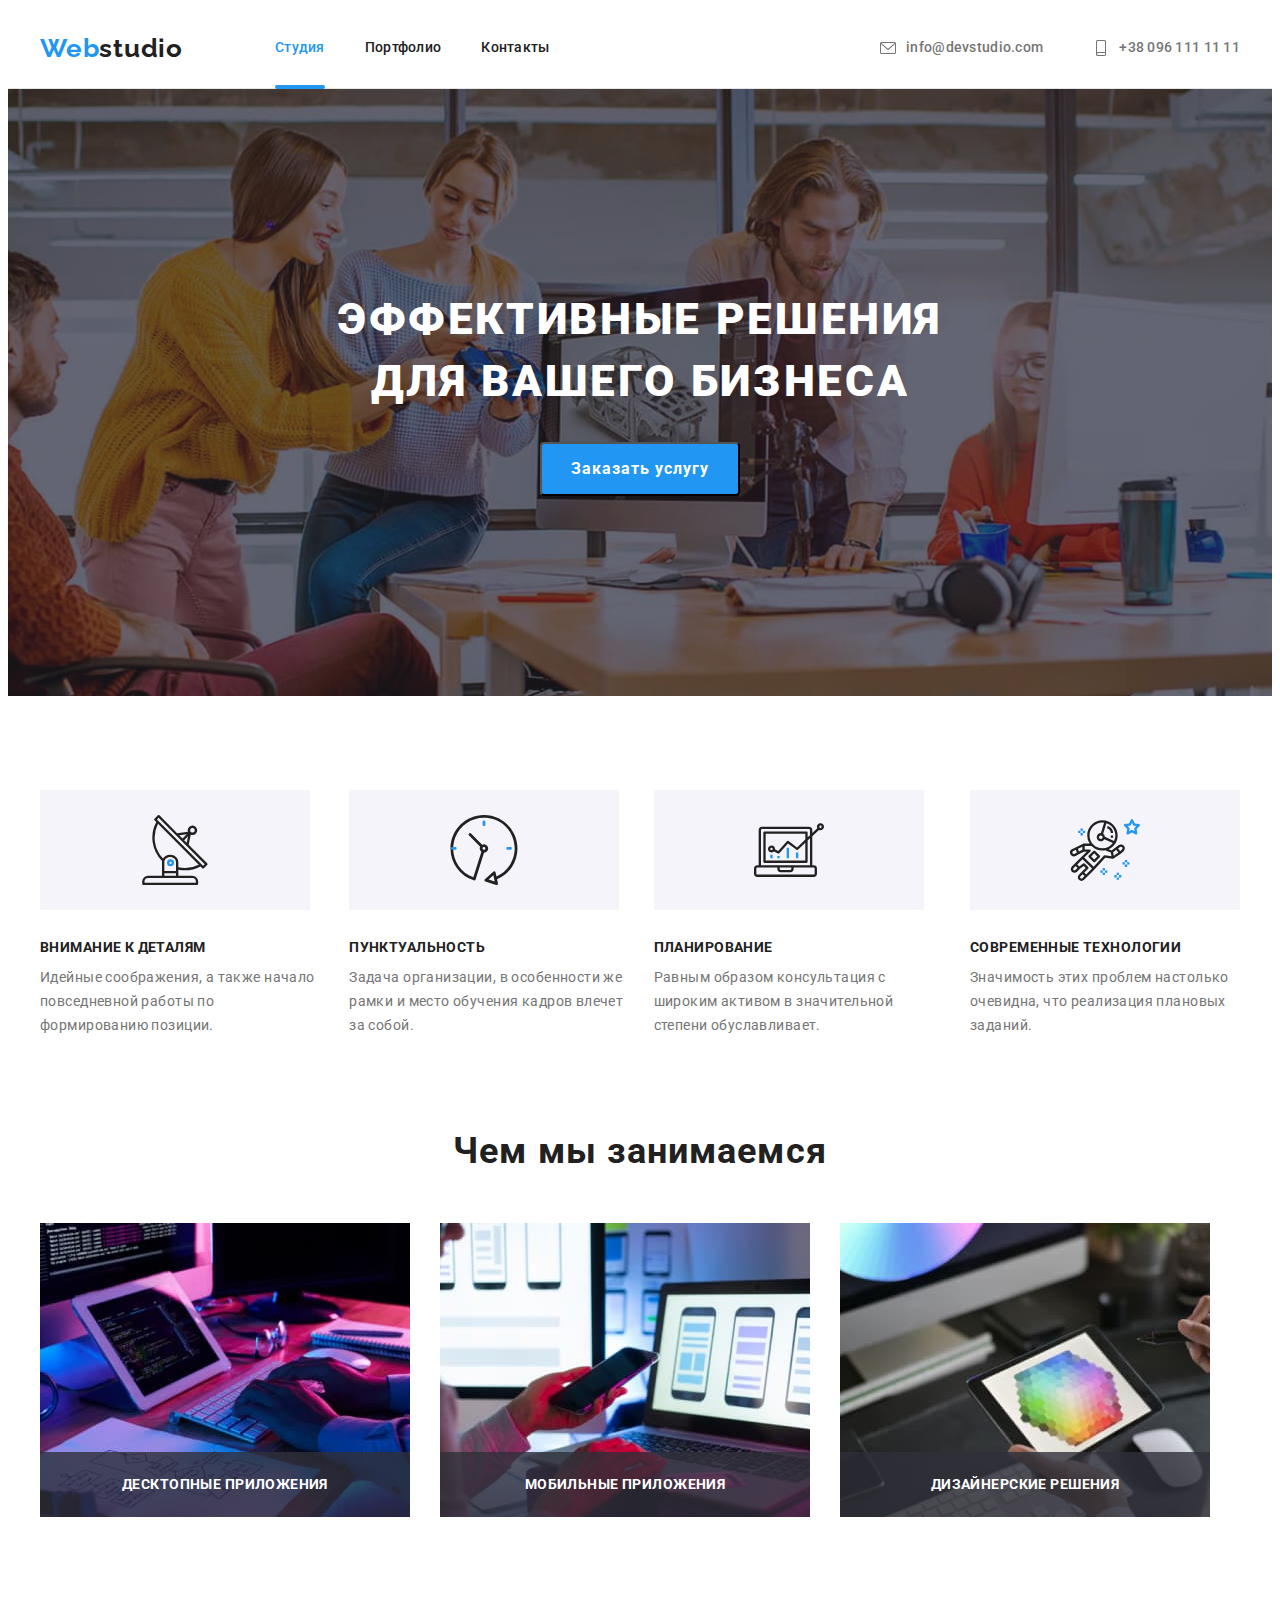
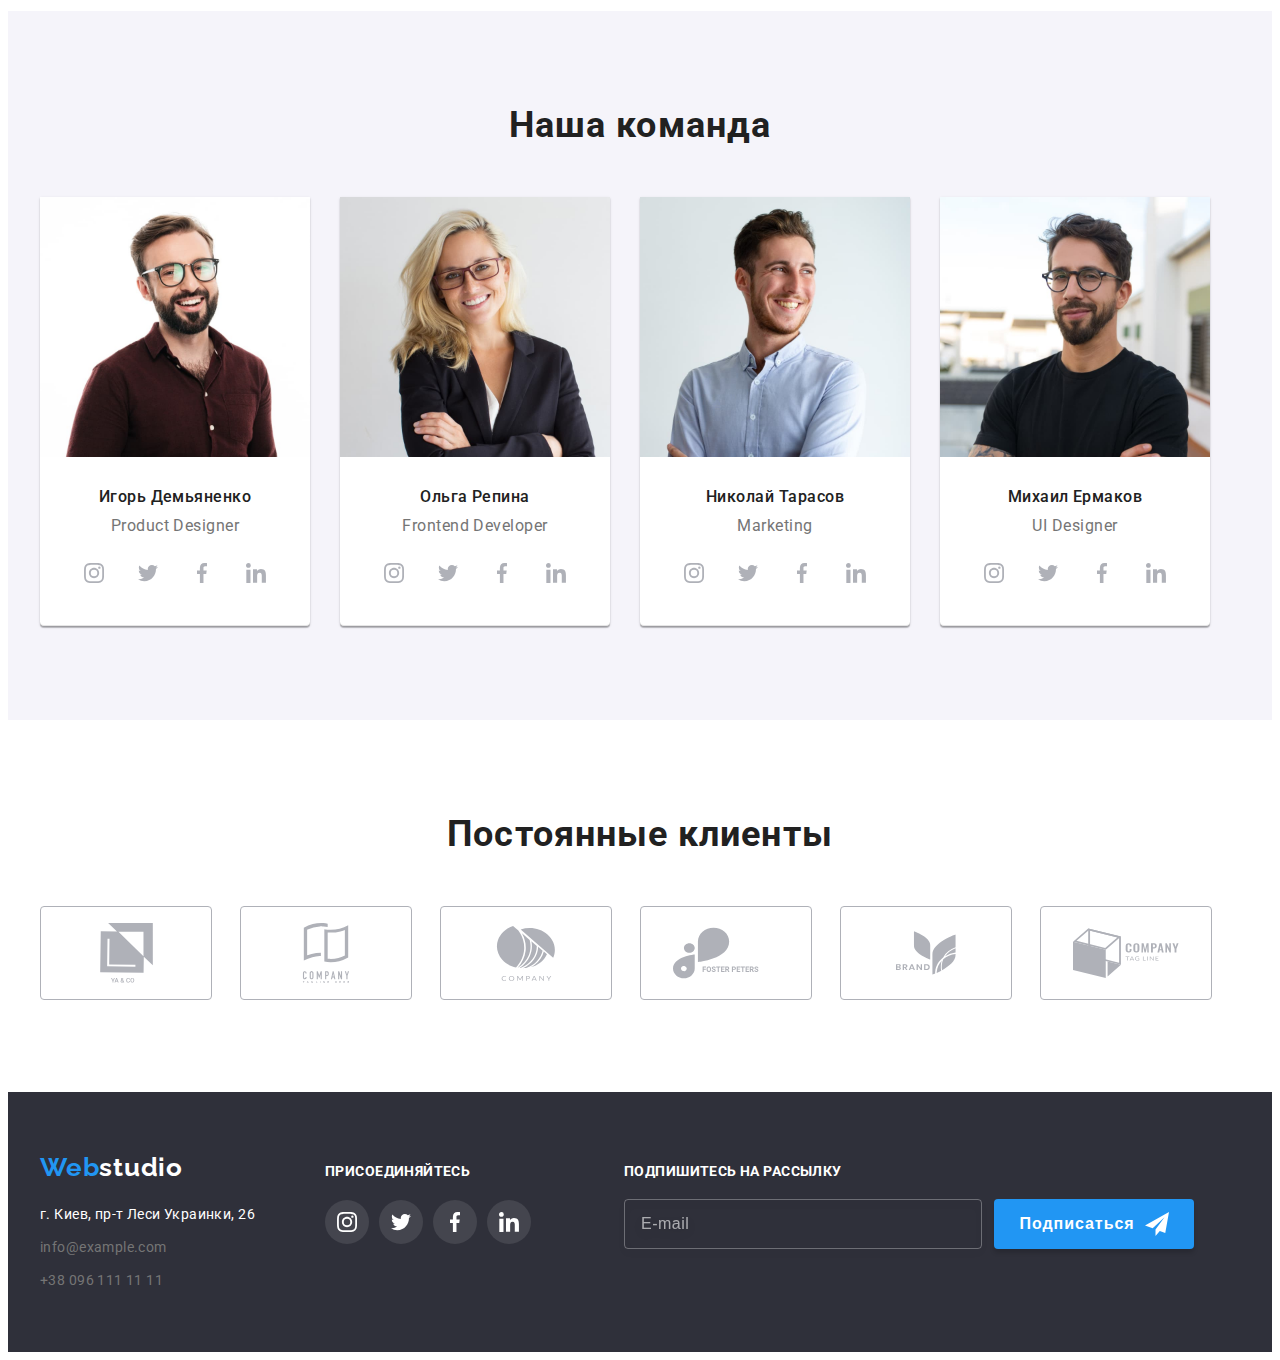
==== index.html @ 40b385e9 "start" ====
<!DOCTYPE html>
<html lang="en">
  <head>
    <meta charset="UTF-8" />
    <meta http-equiv="X-UA-Compatible" content="IE=edge" />
    <meta name="viewport" content="width=device-width, initial-scale=1.0" />
    <title>Document</title>
    <link rel="preconnect" href="https://fonts.googleapis.com" />
    <link rel="preconnect" href="https://fonts.gstatic.com" crossorigin />
    <link
      href="https://fonts.googleapis.com/css2?family=Raleway:wght@700&family=Roboto:wght@400;500;700;900&display=swap"
      rel="stylesheet"
    />
    <link
      rel="stylesheet"
      href="https://cdnjs.cloudflare.com/ajax/libs/modern-normalize/1.1.0/modern-normalize.min.css"
      integrity="sha512-wpPYUAdjBVSE4KJnH1VR1HeZfpl1ub8YT/NKx4PuQ5NmX2tKuGu6U/JRp5y+Y8XG2tV+wKQpNHVUX03MfMFn9Q=="
      crossorigin="anonymous"
      referrerpolicy="no-referrer"
    />
    <link rel="stylesheet" href="./css/styles.css" />
  </head>
  <body>
    <!-- Header of the page-->
    <header class="side">
    <div class="side-container container">
      <nav class="side-navigation">
        <a href="" class="side-logo link">Web<span class="side-logo-web">studio</span> </a>
        <ul class="side-list list">
          <li class="side-item">
            <a class="side-list-link link current" href="./index.html">Студия</a>
          </li>
          <li class="side-item">
            <a class="side-list-link link" href="./portfolio.html">Портфолио</a>
          </li>
          <li class="side-item">
            <a class="side-list-link link" href="">Контакты</a>
          </li>
        </ul>
      </nav>
      <ul class="contact list">
        <li class="contact-item">
          <a class="contact-link link" href="mailto:info@devstudio.com">
            <svg class="contact-link-logo" width='16px' height= "16px">
              <use href="./img/icons.svg#icon-envelope "></use>
            </svg> 
            info@devstudio.com</a>
        </li>
        <li class="contact-item">
          <a class="contact-link link" href="tel:+380961111111">
            <svg class="contact-link-logo" width='16px' height="16px">
              <use href="./img/icons.svg#icon-smartphone "></use>
            </svg>
            +38 096 111 11 11</a>
        </li>
      </ul>
    </div>
    </header>
    <main>
      <!-- Section with images or videos-->
      <section class="section-hero">
        <div class= "container">
          <h1 class="section-hero-head">Эффективные решения <br> для вашего бизнеса</h1>
          <button class="hero-button" type="button" data-modal-open><span class="hero-button-text" >Заказать услугу</span></button>
        </div>
       </section>
              <section class="section">
        <div class="container">
          <!--In future will be hiiden, dont forget-->
          <h2 class="visually-hidden">Особености</h2>
          <!--list of specifications-->
          <ul class="section-rule-list list">
            <li class="rule-item">
              <div class="rule-item-conteiner">
                <svg class="rule-icon" width='70px' height='70px'>
                  <use href="./img/icons.svg#icon-antena"></use>
                </svg>
              </div>
              
              <h3 class="section-rule-title">Внимание к деталям</h3>          
              <p class="section-rule-text">
                Идейные соображения, а также начало повседневной работы по формированию позиции.
              </p>
            </li>
            
            <li class="rule-item">
              <div class="rule-item-conteiner">
                <svg class="rule-icon" width='70px' height='70px'>
                  <use href="./img/icons.svg#icon-clock"></use>
                </svg>
              </div>
              <h3 class="section-rule-title">Пунктуальность</h3>
              <p class="section-rule-text">
                Задача организации, в особенности же рамки и место обучения кадров влечет за собой.
              </p>
            </li>
            <li class="rule-item">
              <div class="rule-item-conteiner">
                <svg class="rule-icon" width='70px' height='70px'>
                  <use href="./img/icons.svg#icon-diagram"></use>
                </svg>
              </div>
              <h3 class="section-rule-title">Планирование</h3>
              <p class="section-rule-text">
                Равным образом консультация с широким активом в значительной степени обуславливает.
              </p>
            </li>
            <li class="rule-item">
              <div class="rule-item-conteiner">
                <svg class="rule-icon" width='70px' height='70px'>
                  <use href="./img/icons.svg#icon-astronaut "></use>
                </svg>
              </div>
               <h3 class="section-rule-title">Современные технологии</h3>
              <p class="section-rule-text">
                Значимость этих проблем настолько очевидна, что реализация плановых заданий.
              </p>
            </li>
          </ul>
        </div>
        
      </section>
      <!-- What We do-->
      <section class="section section-work" id="studio">
        <div class="container">
          <h2 class="section-head-doing">Чем мы занимаемся</h2>
          <ul class="doing-list list">
            <li class="doing-item">
              <div class="work-item-container">
                <a href=""> <img src="./img/box1.jpg" alt="box 1" width="370" /></a>
                <p class="work-item-text">Десктопные приложения</p>
              </div>
              
            </li>
            <li class="doing-item">
              <div class="work-item-container">
              <a href=""><img src="./img/box2.jpg" alt="box 2" width="370" /></a>
              <p class="work-item-text">Мобильные приложения</p>
              </div>
            </li>
            
            <li class="doing-item">
              <div class="work-item-container">
              <a href=""><img src="./img/box3.jpg" alt="box 3" width="370" /></a>
              <p class="work-item-text">Дизайнерские решения</p>
              </div>
            </li>
          </ul>
        </div>
      </section>
      <!--Our team-->
      <section class="section section-team">
        <div class="container"> 
          <h2 class="section-head-team">Наша команда</h2>
          <ul class="section-list-team list">
            <li class="section-team-item">
              <img src="./img/img1.jpg" alt="Игорь Демьяненко" width="270" />
              <div class="container-team"> 
                <h3 class="section-team-name">Игорь Демьяненко</h3>
                <p class="section-team-profession">Product Designer</p>
                <ul class="team-list-links list">
                  <li class="team-list-item">
                    <a class="team-item-link" href="">
                      <svg class="team-list-icon">
                        <use  href="./img/icons.svg#icon-instagram" width="20px" height="20px"></use>
                      </svg>
                    </a>
                  </li>
                  <li class="team-list-item">
                    <a class="team-item-link" href="">
                      <svg class="team-list-icon">
                        <use href="./img/icons.svg#icon-twitter" width="20px" height="20px"></use>
                      </svg>
                    </a>
                  </li>
                  <li class="team-list-item">
                    <a class="team-item-link"  href="">
                      <svg class="team-list-icon">
                        <use href="./img/icons.svg#icon-facebook" width="20px" height="20px"></use>
                      </svg>
                    </a>
                  </li>
                  <li class="team-list-item">
                    <a class="team-item-link" href="">
                      <svg class="team-list-icon">
                        <use href="./img/icons.svg#icon-linkedin" width="20px" height="20px"></use>
                      </svg>
                    </a>
                  </li>
                </ul>
              </div>
            </li>
            
            <li class="section-team-item">
              <img src="./img/img2.jpg" alt="Ольга Репина" width="270" />
              <div class="container-team">
                <h3 class="section-team-name">Ольга Репина</h3>
                <p class="section-team-profession">Frontend Developer</p>
                <ul class="team-list-links list">
                  <li class="team-list-item">
                    <a class="team-item-link" href="">
                      <svg class="team-list-icon">
                        <use href="./img/icons.svg#icon-instagram" width="20px" height="20px"></use>
                      </svg>
                    </a>
                  </li>
                  <li class="team-list-item">
                    <a class="team-item-link" href="">
                      <svg class="team-list-icon">
                        <use href="./img/icons.svg#icon-twitter" width="20px" height="20px"></use>
                      </svg>
                    </a>
                  </li>
                  <li class="team-list-item">
                    <a class="team-item-link" href="">
                      <svg class="team-list-icon">
                        <use href="./img/icons.svg#icon-facebook" width="20px" height="20px"></use>
                      </svg>
                    </a>
                  </li>
                  <li class="team-list-item">
                    <a class="team-item-link" href="">
                      <svg class="team-list-icon">
                        <use href="./img/icons.svg#icon-linkedin" width="20px" height="20px"></use>
                      </svg>
                    </a>
                  </li>
                </ul>
              </div>
              
            </li>
            <li class="section-team-item">
              <img src="./img/img3.jpg" alt="Николай Тарасов" width="270" />
              <div class="container-team">
                <h3 class="section-team-name">Николай Тарасов</h3>
                <p class="section-team-profession">Marketing</p>
                <ul class="team-list-links list">
                  <li class="team-list-item">
                    <a class="team-item-link" href="">
                      <svg class="team-list-icon">
                        <use  href="./img/icons.svg#icon-instagram" width="20px" height="20px"></use>
                      </svg>
                    </a>
                  </li>
                  <li class="team-list-item">
                    <a class="team-item-link" href="">
                      <svg class="team-list-icon">
                        <use  href="./img/icons.svg#icon-twitter" width="20px" height="20px"></use>
                      </svg>
                    </a>
                  </li>
                  <li class="team-list-item">
                    <a class="team-item-link" href="">
                      <svg class="team-list-icon">
                        <use href="./img/icons.svg#icon-facebook" width="20px" height="20px"></use>
                      </svg>
                    </a>
                  </li>
                  <li class="team-list-item">
                    <a class="team-item-link" href="">
                      <svg class="team-list-icon">
                        <use href="./img/icons.svg#icon-linkedin" width="20px" height="20px"></use>
                      </svg>
                    </a>
                  </li>
                </ul>
              </div>
             
              
            </li>
            
            <li class="section-team-item">
              <img src="./img/img4.jpg" alt="Михаил Ермаков" width="270" />
              <div class="container-team">
                <h3 class="section-team-name">Михаил Ермаков</h3>
                <p class="section-team-profession">UI Designer</p>
                <ul class="team-list-links list">
                  <li class="team-list-item">
                    <a class="team-item-link" href="">
                      <svg class="team-list-icon">
                        <use  href="./img/icons.svg#icon-instagram" width="20px" height="20px"></use>
                      </svg>
                    </a>
                  </li>
                  <li class="team-list-item">
                    <a class="team-item-link" href="">
                      <svg class="team-list-icon">
                        <use href="./img/icons.svg#icon-twitter" width="20px" height="20px"></use>
                      </svg>
                    </a>
                  </li>
                  <li class="team-list-item">
                    <a class="team-item-link" href="">
                      <svg class="team-list-icon">
                        <use href="./img/icons.svg#icon-facebook" width="20px" height="20px"></use>
                      </svg>
                    </a>
                  </li>
                  <li class="team-list-item">
                    <a class="team-item-link" href="">
                      <svg class="team-list-icon">
                        <use href="./img/icons.svg#icon-linkedin" width="20px" height="20px"></use>
                      </svg>
                    </a>
                  </li>
                </ul>
              </div>
              
            </li>
          </ul>
        </div>
      </section>
<!-- Our client ----------------------------->
      <section class="section">
        <div class="container">
          <h2 class="section-head-team">Постоянные клиенты</h2>
          <ul class="client-list list">
            <li class="client-item">
              <a  class="client-link" href="">
                <svg  class="client-icon" width="106px" height="60px">
                  <use href="./img/icons.svg#icon-client1"></use>
                </svg>
              </a>
            </li>
            <li class="client-item">
              <a class="client-link" href="">
                <svg class="client-icon" width="106px" height="60px">
                  <use href="./img/icons.svg#icon-client2"></use>
                </svg>
              </a>
            </li>
            <li class="client-item">
              <a class="client-link" href="">
                <svg class="client-icon" width="106px" height="60px">
                  <use href="./img/icons.svg#icon-client3"></use>
                </svg>
              </a>
            </li>
            <li class="client-item">
              <a  class="client-link" href="">
                <svg class="client-icon" width="106px" height="60px">
                  <use href="./img/icons.svg#icon-client4"></use>
                </svg>
              </a>
            </li>
            <li class="client-item">
              <a class="client-link" href="">
                <svg class="client-icon" width="106px" height="60px">
                  <use href="./img/icons.svg#icon-client5"></use>
                </svg>
              </a>
            </li>
            <li class="client-item">
              <a class="client-link" href="">
                <svg class="client-icon" width="106px" height="60px">
                  <use href="./img/icons.svg#icon-client6"></use>
                </svg>
              </a>
            </li>
          </ul>
        </div>
      
      </section>
    </main>

    <!--Making footer-->
    <footer class="footer">
      <div class="container footer-container">
        <div>
          <a href="" class="side-logo link">Web<span class="footer-logo-web">studio</span> </a>
          <address class="footer-address">
            <ul class="footer-address-list list link">
              <!--google maps link-->
              <li class="address-item">
                <a class="address-item-street link" href="https://goo.gl/maps/h4qXjKyGgM7u1eXD7" target="_blank">г. Киев, пр-т
                  Леси Украинки, 26</a>
              </li>
              <li class="address-item">
                <a class="adress-item-contact link" href="mailto:info@example.com">info@example.com</a>
              </li>
              <li class="address-item">
                <a class="adress-item-contact link" href="tel:+380961111111">+38 096 111 11 11</a>
              </li>
            </ul>
          </address>
        </div>
         
        <div class="container-footer-link">
          <p class="container-footer-text">Присоединяйтесь</p>
          <ul class="footer-list-link list">
            <li class="footer-list-item">
              <a class="footer-item-link" href="">
                <svg class="footer-list-icon">
                  <use href="./img/icons.svg#icon-instagram" width="20px" height="20px"></use>
                </svg>
              </a>
            </li>
            <li class="footer-list-item">
              <a class="footer-item-link" href="">
                <svg class="footer-list-icon">
                  <use href="./img/icons.svg#icon-twitter" width="20px" height="20px"></use>
                </svg>
              </a>
            </li>
            <li class="footer-list-item">
              <a class="footer-item-link" href="">
                <svg class="footer-list-icon">
                  <use href="./img/icons.svg#icon-facebook" width="20px" height="20px"></use>
                </svg>
              </a>
            </li>
            <li class="footer-list-item">
              <a class="footer-item-link" href="">
                <svg class="footer-list-icon">
                  <use href="./img/icons.svg#icon-linkedin" width="20px" height="20px"></use>
                </svg>
              </a>
            </li>
          </ul>
        </div>
          <div class="footer-form">
            <h2 class="footer-form-title"> Подпишитесь на рассылку</h2>
            <form  action='#'class="footer-form-field">
              <label for="comment-email" class="modal-input-text"></label>
              <input name="user-text" id="comment-email" class="modal-input-email" placeholder="E-mail">
              <button type="submit" class="button-email">Подписаться 
                <svg class="footer-icon-send" width="24px" height="24px"><use href="./img/icons.svg#icon-send"></use></svg></button>
              </form>
          </div>
      </div>

      
      
    </footer>


    <!-------------------- Modal-window-------------------- -->
    <div class="backdrop is-hidden" data-modal>
      <div class="modal">
      <button type="button" class="close-button" data-modal-close>
        <svg class="button-icon" width="18px" height="18px"> 
          <use href="./img/icons.svg#icon-close"></use>
        </svg>
      </button>
      <p class="modal-title">Оставьте свои данные, мы вам перезвоним</p>
      <form action="#" class="modal-form">
        <div class="modal-form-field">
          <label for="user-name" class="modal-input-text">Имя</label>
           <div class="modal-input-wrap">
              <input type="text"
              name="user-name"
              id="user-name"
                class="modal-input">
                <svg class="modal-icon-input"  width="18px" height="18px">
                  <use href="./img/icons.svg#icon-person"></use>
                </svg>
            </div>
        </div>

        <div class="modal-form-field">
            <label for="user-tel" class="modal-input-text">Телефон</label>
            <div class="modal-input-wrap">
              <input type="tel" 
              name="user-tel" 
              id="user-tel"
              class="modal-input">
              <svg class="modal-icon-input" width="18px" height="18px">
                <use href="./img/icons.svg#icon-phone"></use>
              </svg>
            </div>
        </div>

        <div class="modal-form-field">
          <label for="user-email" class="modal-input-text">Почта</label>
          <div class="modal-input-wrap">
          <input type="email" 
          name="user-email" 
          id="user-email"
          class="modal-input">
          <svg class="modal-icon-input" width="18px" height="18px">
            <use href="./img/icons.svg#icon-mail"></use>
          </svg>
          </div>
        </div>

        <div class="modal-form-textarea">
          <label for="comment" class="modal-input-text">Комментарий</label>
          <textarea name="user-text" id="comment" class="modal-input-comment" placeholder="Введите текст" ></textarea>
        </div>

        <div class="modal-form-checkbox">
          <input type="checkbox" id="checkbox-text"name="policy" class="modal-contract-button visually-hidden">
          <label for="checkbox-text" id="checkbox-text" class="modal-label-contract"> <span><svg class="icon-check" width="16px" height="15px"><use href='./img/icons.svg#icon-checked'  ></use></svg></span>
                    Соглашаюсь с рассылкой и принимаю <a href="" class="modal-contract-text"> Условия договора </a>
          </label>
        </div>
     
        
        <button type="submit" class="modal-button"> Отправить</button>
      </form>
      
      </div>
    </div>
    <script src="./js/modal.js"></script>
  </body>
</html>
---- css/styles.css ----
/* --------------------------VAR------------------------------ */
:root {
  --main-title-color: #212121;

  --first-button-color: #ffffff;
  --second-text-color: #757575;
  --third-text-color: rgba(255, 255, 255, 0.6);
  --accent-color: #2196f3;
}
p,
h1,
h2,
h3,
h4,
h5,
h6 {
  margin: 0px;
}
ul {
  margin: 0px;
  padding: 0px;
}
img {
  min-width: 100%;
  height: auto;
  display: block;
}

/* --------------------------body------------------------------------------ */
body {
  font-family: Roboto, sans-serif;
  color: var(--second-text-color);
  background-color: var(--first-button-color);
}

/* ---------------------list---------------------------and--------link------ */
.list {
  list-style: none;
}
.link {
  text-decoration: none;
}
.visually-hidden {
  position: absolute;
  white-space: nowrap;
  width: 1px;
  height: 1px;
  overflow: hidden;
  border: 0;
  padding: 0;
  clip: rect(0 0 0 0);
  clip-path: inset(50%);
  margin: -1px;
}
/* ------------------container===================*/
.container {
  width: 1200px;
  padding: 0 15px;
  margin: 0 auto;
}
.section {
  padding: 94px 0;
}

/* -----------------------------------Header------------------------------------------- */
.side {
  border-bottom: 1px #e5e5e5 solid;
}
.side-container {
  display: flex;
  align-items: center;
}
.side-navigation {
  display: flex;
  align-items: center;
}
.side-logo {
  font-family: Raleway;
  font-weight: 700;
  font-size: 26px;
  line-height: 1.19;
  letter-spacing: 0.03em;
  color: var(--accent-color);
}
.side-logo-web {
  color: var(--main-title-color);
}
.side-list {
  display: flex;
  margin-left: 92px;
}
.side-item + .side-item {
  margin-left: 40px;
}

.side-list-link {
  display: block;
  padding-top: 32px;
  padding-bottom: 32px;

  font-weight: 500;
  font-size: 14px;
  line-height: 1.14;
  letter-spacing: 0.02em;
  color: var(--main-title-color);
  transition: color 250ms cubic-bezier(0.4, 0, 0.2, 1);

  position: relative;
}

.side-list-link:hover,
.side-list-link:focus {
  color: var(--accent-color);
}
.side-list-link.current {
  color: var(--accent-color);
}
.side-list-link.current::after {
  content: '';
  width: 100%;
  height: 4px;
  background-color: var(--accent-color);
  position: absolute;
  left: 0;
  bottom: -1px;
  border-radius: 2px;
}
.contact {
  display: flex;
  margin-left: auto;
}
.contact .contact-item + .contact-item {
  margin-left: 50px;
}

.contact-link {
  display: flex;
  align-items: center;
  font-weight: 500;
  font-size: 14px;
  line-height: 1.14;
  letter-spacing: 0.02em;
  color: var(--second-text-color);
  transition: color 250ms cubic-bezier(0.4, 0, 0.2, 1);
}
.contact-item {
  display: flex;
  align-items: center;
  align-content: center;
  justify-content: center;
}
.contact-link-logo {
  margin-right: 10px;
  fill: #757575;
  transition: fill 250ms cubic-bezier(0.4, 0, 0.2, 1);
}
.contact-link:hover,
.contact-link:focus {
  color: var(--accent-color);
}
.contact-link:hover .contact-link-logo,
.contact-link:focus .contact-link-logo {
  fill: var(--accent-color);
}
/* -----------------------------------Section Hero------------------------------------------------------------ */
.section-hero {
  padding: 200px 0;
  text-align: center;
  background-color: #c4c4c4;
  max-width: 1600px;
  margin-left: auto;
  margin-right: auto;

  background-image: linear-gradient(to right, rgba(47, 48, 58, 0.4), rgba(47, 48, 58, 0.4)),
    url(../img/hero.jpg);
  background-repeat: no-repeat;
  background-size: cover;
  background-position: center;
}

.section-hero-head {
  font-weight: 900;
  font-size: 44px;
  line-height: 1.4;
  letter-spacing: 0.06em;
  text-transform: uppercase;
  color: var(--first-button-color);
}
.hero-button {
  padding: 10px 0;
  margin-top: 30px;

  border-radius: 4px;

  width: 200px;
  font-family: inherit;
  font-weight: 700;
  font-size: 16px;
  line-height: 1.87;
  align-items: center;
  letter-spacing: 0.06em;
  color: var(--first-button-color);
  background: var(--accent-color);

  transition: color 250ms cubic-bezier(0.4, 0, 0.2, 1),
    background-color 250ms cubic-bezier(0.4, 0, 0.2, 1),
    box-shadow 250ms cubic-bezier(0.4, 0, 0.2, 1);
}

.hero-button:focus,
.hero-button:hover {
  cursor: pointer;

  color: var(--first-button-color);
  background-color: var(--accent-color);
  box-shadow: 0px 4px 4px rgba(0, 0, 0, 0.15);
}

/* ------------------------Rules_____________---------- */

.section-rule-list {
  display: flex;
}
.rule-item {
}
.rule-item-conteiner {
  display: flex;
  align-items: center;
  justify-content: center;
  background-color: #f5f4fa;
  width: 270px;
  height: 120px;
}
.rule-icon {
}

.rule-item + .rule-item {
  margin-left: 30px;
}
.section-rule-title {
  margin-top: 30px;
  margin-bottom: 10px;

  font-weight: 700;
  font-size: 14px;
  line-height: 1.14;
  letter-spacing: 0.03em;
  text-transform: uppercase;
  color: var(--main-title-color);
}
.section-rule-text {
  font-size: 14px;
  line-height: 1.7;
  letter-spacing: 0.03em;
  color: var(--second-text-color);
}

/* ---------------------Section what we do---------------------------------- */
.section-work {
  padding-top: 0px;
}
.section-head-doing {
  margin-bottom: 50px;

  font-weight: 700;
  font-size: 36px;
  line-height: 1.16;
  text-align: center;
  letter-spacing: 0.03em;
  color: var(--main-title-color);
}
.doing-list {
  display: flex;
}
.doing-item + .doing-item {
  margin-left: 30px;
}
.work-item-container {
  position: relative;
}
.work-item-text {
  display: flex;
  align-items: center;
  justify-content: center;
  font-weight: 700;
  font-size: 14px;
  line-height: 1.14;
  text-align: center;
  letter-spacing: 0.03em;
  text-transform: uppercase;

  width: 100%;
  height: 22%;

  color: var(--first-button-color);
  background: rgba(47, 48, 58, 0.8);
  position: absolute;
  bottom: 0;
}
/* ----------------------Our team----------------------------------------------- */
.section-team {
  background-color: #f5f4fa;
}
.section-head-team {
  margin-bottom: 50px;

  font-weight: 700;
  font-size: 36px;
  line-height: 1.16;
  text-align: center;
  letter-spacing: 0.03em;
  color: var(--main-title-color);
}
.section-list-team {
  display: flex;
}
.section-team-item {
  background-color: #fff;
  border-bottom: 1px #e5e5e5 solid;
  box-shadow: 0px 1px 3px rgba(0, 0, 0, 0.12), 0px 1px 1px rgba(0, 0, 0, 0.14),
    0px 2px 1px rgba(0, 0, 0, 0.2);
  border-radius: 0px 0px 4px 4px;
}
.section-team-item + .section-team-item {
  margin-left: 30px;
}
.section-team-name {
  margin-bottom: 10px;

  font-weight: 500;
  font-size: 16px;
  line-height: 1.19;
  text-align: center;
  letter-spacing: 0.03em;
  color: var(--main-title-color);
}
.section-team-profession {
  margin-bottom: 16px;

  font-size: 16px;
  line-height: 1.19;
  text-align: center;
  letter-spacing: 0.03em;

  color: var(--second-text-color);
}
.container-team {
  padding-top: 30px;
  padding-bottom: 30px;
}
.team-list-links {
  display: flex;
  align-items: center;
  justify-content: center;
}
.team-list-item {
  width: 44px;
  height: 44px;
}
.team-list-item + .team-list-item {
  margin-left: 10px;
}
.team-item-link {
  width: 100%;
  height: 100%;
  border-radius: 50%;
  display: flex;
  align-items: center;
  justify-content: center;
  transition: background-color 250ms cubic-bezier(0.4, 0, 0.2, 1);
}
.team-item-link:hover,
.team-item-link:focus {
  background-color: #2196f3;
}
.team-item-link:hover .team-list-icon,
.team-item-link:focus .team-list-icon {
  fill: var(--first-button-color);
}

.team-list-icon {
  fill: #afb1b8;
  height: 20px;
  width: 20px;
  transition: fill 250ms cubic-bezier(0.4, 0, 0.2, 1);
}
/* -----------------------------Clients-------------------------------------- */
.client-list {
  display: flex;
}
.client-item {
  width: 170px;
  height: 92px;
}
.client-link {
  width: 100%;
  height: 100%;
  display: flex;
  align-items: center;
  justify-content: center;
  border: 1px solid #afb1b8;
  border-radius: 4px;
  transition: fill 250ms linear, border-color 250ms cubic-bezier(0.4, 0, 0.2, 1);
}
.client-icon {
  fill: #afb1b8;
  transition: fill 250ms cubic-bezier(0.4, 0, 0.2, 1);
}
.client-link:hover,
.client-link:focus {
  fill: var(--accent-color);
  border-color: var(--accent-color);
}
.client-link:hover .client-icon,
.client-link:focus .client-icon {
  fill: var(--accent-color);
}
.client-item + .client-item {
  margin-left: 30px;
}

/* ------------------------Footer---------------------------------------------- */
.footer {
  padding: 60px 0;
  background: #2f303a;
}
.footer-container {
  display: flex;
  align-items: baseline;
}

.footer-address {
  margin-top: 20px;
}
.address-item + .address-item {
  margin-top: 9px;
}
.address-item-street {
  font-style: normal;
  font-size: 14px;
  line-height: 1.71;
  letter-spacing: 0.03em;
  color: var(--first-button-color);
  transition: color 250ms cubic-bezier(0.4, 0, 0.2, 1);
}
.address-item-street:hover,
.address-item-street:focus {
  color: var(--accent-color);
}
.adress-item-contact {
  font-style: normal;
  font-size: 14px;
  line-height: 1.71;
  letter-spacing: 0.03em;
  color: var(--second-text-color);
  transition: color 250ms cubic-bezier(0.4, 0, 0.2, 1);
}
.adress-item-contact:hover,
.adress-item-contact:focus {
  color: var(--accent-color);
}
.footer-logo-web {
  font-family: Raleway;
  font-weight: 700;
  font-size: 26px;
  line-height: 1.19;
  letter-spacing: 0.03em;
  color: var(--first-button-color);
}
.container-footer-link {
  margin-left: 70px;
}
.footer-list-link {
  display: flex;
  align-items: center;
  justify-content: center;
}
.container-footer-text {
  margin-bottom: 20px;

  font-weight: 700;
  font-size: 14px;
  line-height: 1.14;
  letter-spacing: 0.03em;
  text-transform: uppercase;

  color: var(--first-button-color);
}
/* --------------------------footer--icons--------------------------------------------------- */
.footer-list-item {
  width: 44px;
  height: 44px;
}
.footer-list-item + .footer-list-item {
  margin-left: 10px;
}
.footer-item-link {
  width: 100%;
  height: 100%;
  border-radius: 50%;
  display: flex;
  align-items: center;
  justify-content: center;
  background-color: #44454e;
  transition: background-color 250ms cubic-bezier(0.4, 0, 0.2, 1);
}
.footer-item-link:hover,
.footer-item-link:focus {
  background-color: #2196f3;
}
.footer-item-link:hover .footer-list-icon,
.footer-item-link:focus .footer-list-icon {
  fill: var(--first-button-color);
}

.footer-list-icon {
  fill: #fff;
  height: 20px;
  width: 20px;
  transition: fill 250ms cubic-bezier(0.4, 0, 0.2, 1);
}
.footer-form {
  margin-left: 93px;
}

.footer-form-title {
  font-weight: 700;
  font-size: 14px;
  line-height: 1.16;
  letter-spacing: 0.03em;
  text-transform: uppercase;

  color: var(--first-button-color);

  margin-bottom: 20px;
}
.footer-form-field {
  display: flex;
}
.modal-input-email {
  padding-left: 16px;
  padding-top: 15px;
  padding-bottom: 15px;
  width: 358px;
  height: 50px;
  background-color: transparent;
  resize: none;
  outline: none;
  font-weight: normal;
  font-size: 16px;
  line-height: 1.25;

  letter-spacing: 0.03em;

  color: rgba(255, 255, 255, 0.6);

  border: 1px solid rgba(255, 255, 255, 0.3);
  box-sizing: border-box;
  filter: drop-shadow(0px 4px 4px rgba(0, 0, 0, 0.15));
  border-radius: 4px;
}
.modal-input-email::placeholder {
  font-weight: normal;
  font-size: 16px;
  line-height: 1.25;

  letter-spacing: 0.03em;

  color: rgba(255, 255, 255, 0.6);
}
.button-email {
  width: 200px;
  height: 50px;
  margin-left: 12px;

  font-weight: 700;
  font-size: 16px;
  line-height: 1.87;

  display: flex;
  align-items: center;
  text-align: center;
  justify-content: center;
  letter-spacing: 0.06em;

  color: #ffffff;
  background-color: var(--accent-color);

  box-shadow: 0px 4px 4px rgba(0, 0, 0, 0.15);
  border-radius: 4px;
  border-color: transparent;
}
.button-email:focus,
.button-email:hover {
  cursor: pointer;
}
.footer-icon-send {
  fill: var(--first-button-color);
  margin-left: 10px;
}

/* ------------------------------------portfolio main section------------------------------ */
/* --------------------------------------------section-buttons------------------------------- */

.filter {
  margin-bottom: 50px;
  display: flex;
  justify-content: center;
}

.filter-item + .filter-item {
  margin-left: 6px;
}
.filter-button {
  padding: 6px 22px;
  font-family: inherit;
  font-style: normal;
  font-weight: 500;
  font-size: 16px;
  line-height: 1.62;
  text-align: center;
  letter-spacing: 0.03em;
  color: var(--main-title-color);
  border-radius: 4px;
  border-style: hidden;
  transition: color 250ms cubic-bezier(0.4, 0, 0.2, 1),
    background-color 250ms cubic-bezier(0.4, 0, 0.2, 1),
    box-shadow 250ms cubic-bezier(0.4, 0, 0.2, 1);
}
.filter-button:hover,
.filter-button:focus {
  cursor: pointer;

  color: var(--first-button-color);
  background-color: var(--accent-color);
  box-shadow: 0px 3px 1px rgba(0, 0, 0, 0.1), 0px 1px 2px rgba(0, 0, 0, 0.08),
    0px 2px 2px rgba(0, 0, 0, 0.12);
}

/* ------------------------------projects--------------------------- */
.projects-list {
  display: flex;
  flex-wrap: wrap;
}
.projects-item {
  width: 370px;
  margin-right: 30px;
  margin-bottom: 30px;
}

.projects-item-container {
  position: relative;
  overflow: hidden;
}
.projects-item:nth-child(3n) {
  margin-right: 0px;
}
.projects-item:nth-last-child(-n + 3) {
  margin-bottom: 0px;
}

.projects-item-name {
  font-weight: 700;
  font-size: 18px;
  line-height: 2;
  letter-spacing: 0.06em;
  color: var(--main-title-color);
}
.projects-item-text {
  font-size: 16px;
  line-height: 1.87;
  letter-spacing: 0.03em;
  color: var(--second-text-color);
}
.container-project {
  padding: 20px 24px 24px 20px;
  border: 1px solid #eeeeee;
  border-top: hidden;
}
.projects-image-container {
  display: block;
  transition: box-shadow 250ms cubic-bezier(0.4, 0, 0.2, 1);
}
.projects-image-container:hover,
.projects-image-container:focus {
  box-shadow: 0px 1px 1px rgba(0, 0, 0, 0.12), 0px 4px 4px rgba(0, 0, 0, 0.06),
    1px 4px 6px rgba(0, 0, 0, 0.16);
}
.projects-item-top-text {
  font-weight: 500;
  font-size: 18px;
  line-height: 1.56;
  letter-spacing: 0.03em;
  color: var(--first-button-color);
  background-color: rgba(33, 150, 243, 0.9);
  width: 100%;
  height: 100%;
  padding: 63px 24px;
  position: absolute;
  top: 0;
  left: 0;
  transform: translateY(101%);
  transition: transform 250ms cubic-bezier(0.4, 0, 0.2, 1);
  overflow: auto;
}

.projects-image-container:hover .projects-item-top-text,
.projects-image-container:focus .projects-item-top-text {
  transform: translateY(0%);
}
/* ----------backdrop----------modal-window---- */
.backdrop {
  width: 100vw;
  height: 100vh;
  background-color: rgba(0, 0, 0, 0.2);
  position: fixed;
  top: 0;
  left: 0;
  transition: opacity 400ms, visibility 400ms;
}
.backdrop.is-hidden .modal {
  transform: scale(1.5) rotate(180deg);
}
.modal {
  width: 528px;
  min-height: 581px;
  background-color: var(--first-button-color);
  border-radius: 4px;
  position: absolute;
  top: 50%;
  left: 50%;
  transform: scale(1) translate(-50%, -50%) rotate(0deg);
  transition: transform 400ms;
  padding: 40px 40px;
}
.close-button {
  position: absolute;
  top: 10px;
  right: 10px;
  width: 30px;
  height: 30px;
  background: transparent;
  border: 1px solid rgba(0, 0, 0, 0.1);
  border-radius: 50%;
  display: flex;
  align-items: center;
  justify-content: center;
  cursor: pointer;
}
.button-icon {
  transition: fill 250ms cubic-bezier(0.4, 0, 0.2, 1);
}
.close-button:focus,
.close-button:hover .button-icon {
  fill: var(--accent-color);
}

.is-hidden {
  visibility: hidden;
  opacity: 0;
  pointer-events: none;
}
/* -----------------modal-form--------------- */
.modal-title {
  margin-bottom: 12px;
  font-weight: 700;
  font-size: 20px;
  line-height: 1.15;
  text-align: center;
  letter-spacing: 0.03em;

  color: #212121;
}
.modal-form-field {
  margin-bottom: 10px;
}
.modal-form-checkbox {
  margin-bottom: 30px;
}
.modal-form-textarea {
  margin-bottom: 20px;
}
.modal-input-wrap {
  position: relative;
}
.modal-input {
  width: 100%;
  height: 40px;
  padding-left: 45px;

  border: 1px solid rgba(33, 33, 33, 0.2);
  box-sizing: border-box;
  border-radius: 4px;
  background-color: transparent;

  font-weight: normal;
  font-size: 12px;
  line-height: 1.2px;
  letter-spacing: 0.01em;
  outline: none;

  color: #757575;
  transition: border-color 250ms cubic-bezier(0.4, 0, 0.2, 1);
}
.modal-input:focus {
  border-color: #2196f3;
}
.modal-icon-input {
  fill: #212121;
  position: absolute;
  top: 50%;
  left: 15px;
  transform: translateY(-50%);
  transition: fill 250ms cubic-bezier(0.4, 0, 0.2, 1);
}
.modal-input:focus + .modal-icon-input {
  fill: #2196f3;
}
.modal-input-email::placeholder {
}

.modal-button {
  display: block;
  margin-left: auto;
  margin-right: auto;
  justify-content: center;
  width: 200px;
  height: 50px;

  font-weight: 700;
  font-size: 16px;
  line-height: 1.87;

  letter-spacing: 0.06em;

  color: #ffffff;
  background-color: var(--accent-color);
  background: #2196f3;
  box-shadow: 0px 4px 4px rgba(0, 0, 0, 0.15);
  border-radius: 4px;
  border: transparent;
}
.modal-button:focus,
.modal-button:hover {
  cursor: pointer;
}
.modal-input-text {
  margin-bottom: 4px;
  display: block;

  font-weight: normal;
  font-size: 12px;
  line-height: 1.16;
  letter-spacing: 0.01em;

  color: #757575;
}
.modal-input-comment {
  display: block;

  padding: 12px 16px;
  width: 100%;
  height: 120px;
  border: 1px solid rgba(33, 33, 33, 0.2);
  box-sizing: border-box;
  border-radius: 4px;
  resize: none;
}
.modal-input-comment::placeholder {
  font-weight: normal;
  font-size: 12px;
  line-height: 1.16;
  letter-spacing: 0.01em;

  color: rgba(117, 117, 117, 0.5);
}
.modal-input-comment:focus {
  outline: none;
  border-color: var(--accent-color);
}

.modal-contract {
  margin-top: 20px;
  margin-bottom: 30px;
  text-align: center;
}

.modal-label-contract {
  display: flex;
  justify-content: center;

  align-items: center;
  font-weight: normal;
  font-size: 14px;
  line-height: 1.71;

  letter-spacing: 0.03em;

  color: #757575;
  cursor: pointer;
}
.modal-label-contract span {
  margin-right: 5px;
  width: 16px;
  height: 15px;
  border: 2px solid #000;
  border-radius: 2px;
  display: flex;
  align-items: center;
  justify-content: center;
  transition: background-color 250ms cubic-bezier(0.4, 0, 0.2, 1);
}
.icon-check {
  fill: var(--first-button-color);
}
.modal-contract-button:checked + .modal-label-contract span {
  background-color: var(--accent-color);
  border: none;
}
.modal-contract-text {
  color: var(--accent-color);
  margin-left: 5px;
}
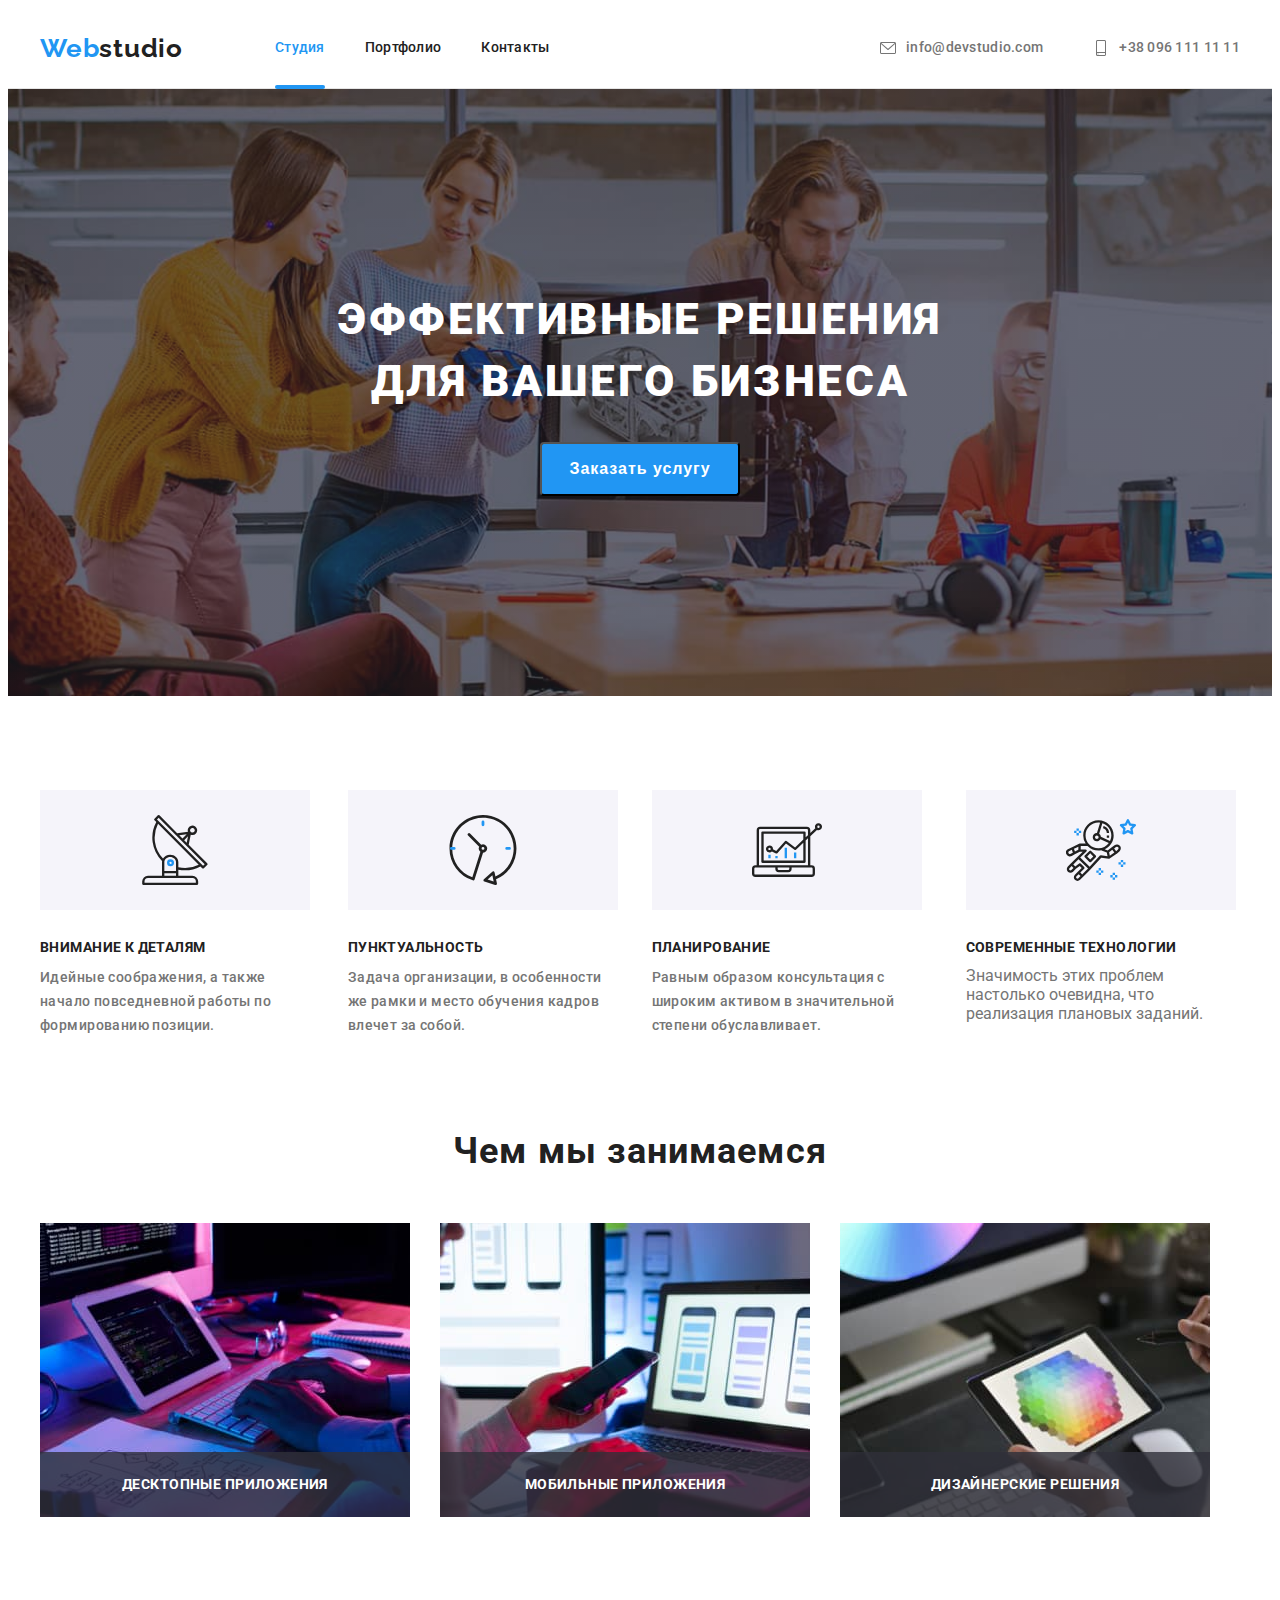
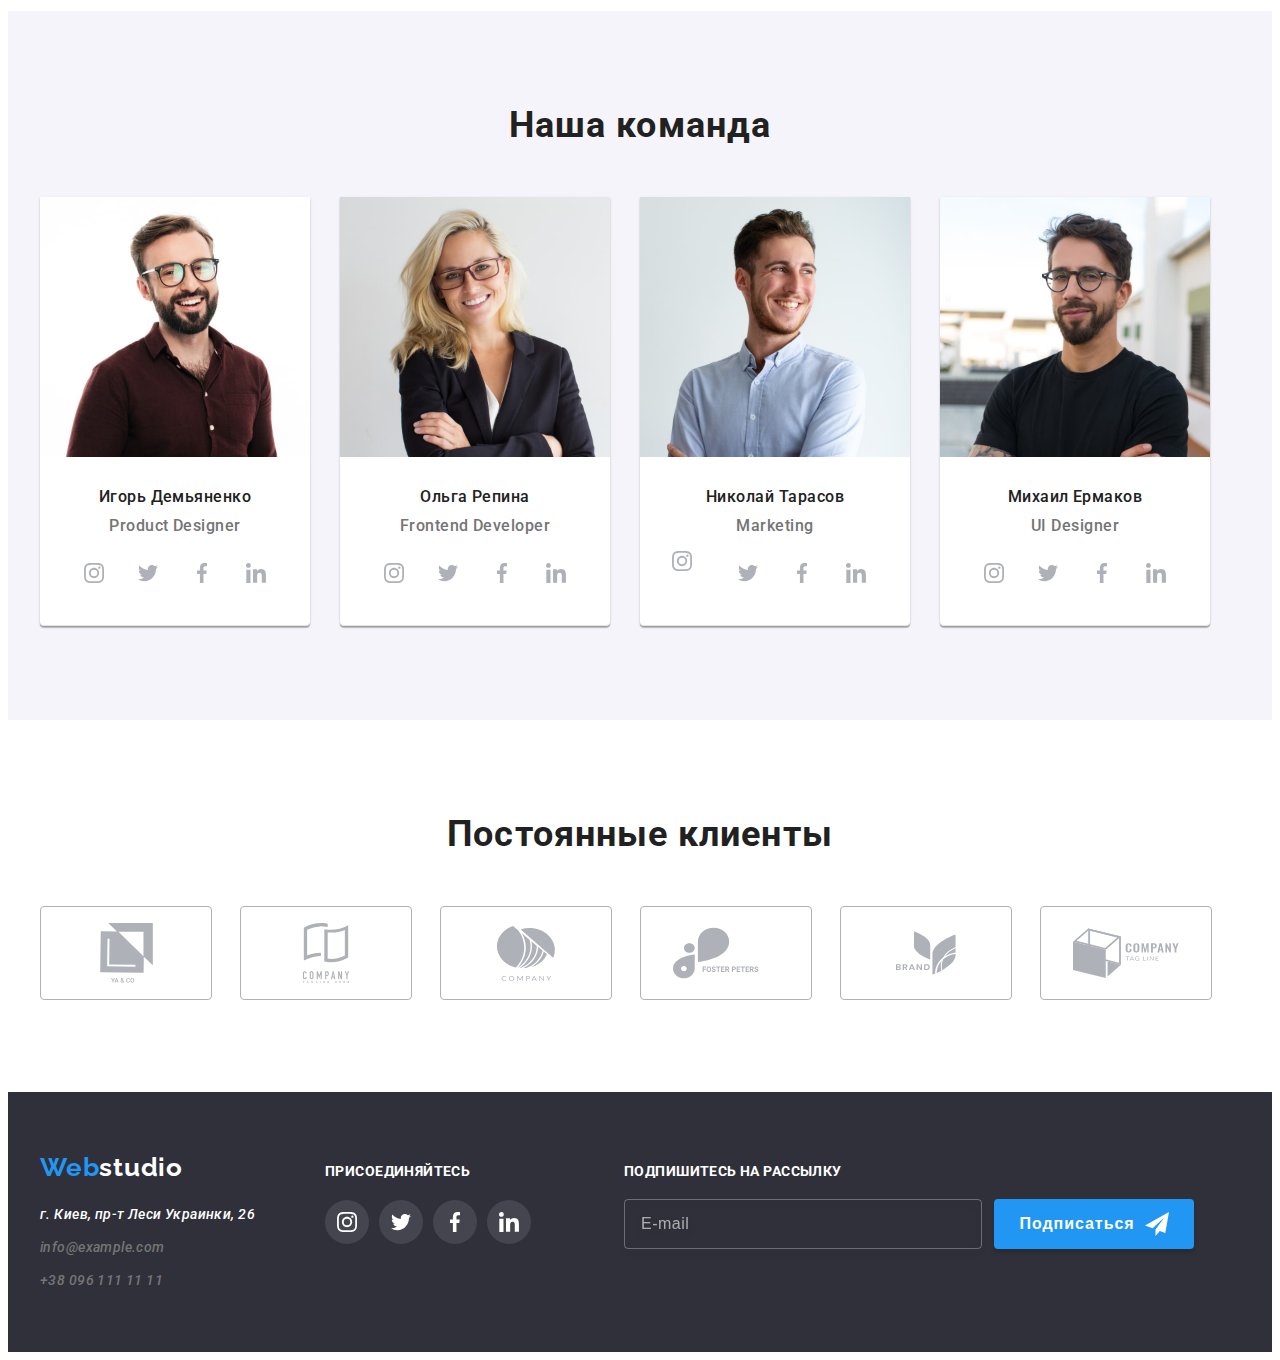
==== commit 17839803: "homework-7" ====
--- a/index.html
+++ b/index.html
@@ -18,37 +18,38 @@
       crossorigin="anonymous"
       referrerpolicy="no-referrer"
     />
-    <link rel="stylesheet" href="./css/styles.css" />
+  
+    <link rel="stylesheet" href="./css/main.min.css">
   </head>
   <body>
     <!-- Header of the page-->
     <header class="side">
-    <div class="side-container container">
-      <nav class="side-navigation">
-        <a href="" class="side-logo link">Web<span class="side-logo-web">studio</span> </a>
-        <ul class="side-list list">
-          <li class="side-item">
-            <a class="side-list-link link current" href="./index.html">Студия</a>
+    <div class="side__container container">
+      <nav class="navigation">
+        <a href="" class="navigation__logo link">Web<span class="navigation__logo-web">studio</span> </a>
+        <ul class="navigation__list list">
+          <li class="navigation__item">
+            <a class="navigation__link link current" href="./index.html">Студия</a>
           </li>
-          <li class="side-item">
-            <a class="side-list-link link" href="./portfolio.html">Портфолио</a>
+          <li class="navigation__item">
+            <a class="navigation__link link" href="./portfolio.html">Портфолио</a>
           </li>
-          <li class="side-item">
-            <a class="side-list-link link" href="">Контакты</a>
+          <li class="navigation__item">
+            <a class="navigation__link link" href="">Контакты</a>
           </li>
         </ul>
       </nav>
       <ul class="contact list">
-        <li class="contact-item">
-          <a class="contact-link link" href="mailto:info@devstudio.com">
-            <svg class="contact-link-logo" width='16px' height= "16px">
+        <li class="contact__item">
+          <a class="contact__link link" href="mailto:info@devstudio.com">
+            <svg class="contact__link-logo" width='16px' height= "16px">
               <use href="./img/icons.svg#icon-envelope "></use>
             </svg> 
             info@devstudio.com</a>
         </li>
-        <li class="contact-item">
-          <a class="contact-link link" href="tel:+380961111111">
-            <svg class="contact-link-logo" width='16px' height="16px">
+        <li class="contact__item">
+          <a class="contact__link link" href="tel:+380961111111">
+            <svg class="contact__link-logo" width='16px' height="16px">
               <use href="./img/icons.svg#icon-smartphone "></use>
             </svg>
             +38 096 111 11 11</a>
@@ -57,11 +58,11 @@
     </div>
     </header>
     <main>
-      <!-- Section with images or videos-->
+      <!-- Section hero-->
       <section class="section-hero">
         <div class= "container">
-          <h1 class="section-hero-head">Эффективные решения <br> для вашего бизнеса</h1>
-          <button class="hero-button" type="button" data-modal-open><span class="hero-button-text" >Заказать услугу</span></button>
+          <h1 class="section-hero__title">Эффективные решения <br> для вашего бизнеса</h1>
+          <button class="hero-button" type="button" data-modal-open><span class="hero-button__text" >Заказать услугу</span></button>
         </div>
        </section>
               <section class="section">
@@ -69,50 +70,50 @@
           <!--In future will be hiiden, dont forget-->
           <h2 class="visually-hidden">Особености</h2>
           <!--list of specifications-->
-          <ul class="section-rule-list list">
-            <li class="rule-item">
-              <div class="rule-item-conteiner">
-                <svg class="rule-icon" width='70px' height='70px'>
+          <ul class="features-list list">
+            <li class="features-list__item">
+              <div class="features-list__conteiner">
+                <svg class="features-list__icon" width='70px' height='70px'>
                   <use href="./img/icons.svg#icon-antena"></use>
                 </svg>
               </div>
               
-              <h3 class="section-rule-title">Внимание к деталям</h3>          
-              <p class="section-rule-text">
+              <h3 class="features-list__title">Внимание к деталям</h3>          
+              <p class="features-list__text">
                 Идейные соображения, а также начало повседневной работы по формированию позиции.
               </p>
             </li>
             
-            <li class="rule-item">
-              <div class="rule-item-conteiner">
-                <svg class="rule-icon" width='70px' height='70px'>
+            <li class="features-list__item">
+              <div class="features-list__conteiner">
+                <svg class="features-list__icon" width='70px' height='70px'>
                   <use href="./img/icons.svg#icon-clock"></use>
                 </svg>
               </div>
-              <h3 class="section-rule-title">Пунктуальность</h3>
-              <p class="section-rule-text">
+              <h3 class="features-list__title">Пунктуальность</h3>
+              <p class="features-list__text">
                 Задача организации, в особенности же рамки и место обучения кадров влечет за собой.
               </p>
             </li>
-            <li class="rule-item">
-              <div class="rule-item-conteiner">
-                <svg class="rule-icon" width='70px' height='70px'>
+            <li class="features-list__item">
+              <div class="features-list__conteiner">
+                <svg class="features-list__icon" width='70px' height='70px'>
                   <use href="./img/icons.svg#icon-diagram"></use>
                 </svg>
               </div>
-              <h3 class="section-rule-title">Планирование</h3>
-              <p class="section-rule-text">
+              <h3 class="features-list__title">Планирование</h3>
+              <p class="features-list__text">
                 Равным образом консультация с широким активом в значительной степени обуславливает.
               </p>
             </li>
-            <li class="rule-item">
-              <div class="rule-item-conteiner">
-                <svg class="rule-icon" width='70px' height='70px'>
+            <li class="features-list__item">
+              <div class="features-list__conteiner">
+                <svg class="features-list__icon" width='70px' height='70px'>
                   <use href="./img/icons.svg#icon-astronaut "></use>
                 </svg>
               </div>
-               <h3 class="section-rule-title">Современные технологии</h3>
-              <p class="section-rule-text">
+               <h3 class="features-list__title">Современные технологии</h3>
+              <p class="features-list__rule-text">
                 Значимость этих проблем настолько очевидна, что реализация плановых заданий.
               </p>
             </li>
@@ -123,66 +124,68 @@
       <!-- What We do-->
       <section class="section section-work" id="studio">
         <div class="container">
-          <h2 class="section-head-doing">Чем мы занимаемся</h2>
-          <ul class="doing-list list">
-            <li class="doing-item">
-              <div class="work-item-container">
+          <h2 class="section-work__title">Чем мы занимаемся</h2>
+          <ul class="work-list list">
+            <li class="work-list__item">
+              <div class="work-list__container">
                 <a href=""> <img src="./img/box1.jpg" alt="box 1" width="370" /></a>
-                <p class="work-item-text">Десктопные приложения</p>
+                <p class="work-list__text">Десктопные приложения</p>
               </div>
               
             </li>
-            <li class="doing-item">
-              <div class="work-item-container">
+            <li class="work-list__item">
+              <div class="work-list__container">
               <a href=""><img src="./img/box2.jpg" alt="box 2" width="370" /></a>
-              <p class="work-item-text">Мобильные приложения</p>
+              <p class="work-list__text">Мобильные приложения</p>
               </div>
             </li>
             
-            <li class="doing-item">
-              <div class="work-item-container">
+            <li class="work-list__item">
+              <div class="work-list__container">
               <a href=""><img src="./img/box3.jpg" alt="box 3" width="370" /></a>
-              <p class="work-item-text">Дизайнерские решения</p>
+              <p class="work-list__text">Дизайнерские решения</p>
               </div>
             </li>
           </ul>
         </div>
       </section>
       <!--Our team-->
-      <section class="section section-team">
+      <section class="section team">
         <div class="container"> 
-          <h2 class="section-head-team">Наша команда</h2>
-          <ul class="section-list-team list">
-            <li class="section-team-item">
+          <h2 class="team__title">Наша команда</h2>
+          <ul class="team__list list">
+            <li class="team__item">
               <img src="./img/img1.jpg" alt="Игорь Демьяненко" width="270" />
-              <div class="container-team"> 
-                <h3 class="section-team-name">Игорь Демьяненко</h3>
-                <p class="section-team-profession">Product Designer</p>
+              <div class="team__container"> 
+                <h3 class="team__name">Игорь Демьяненко</h3>
+                <p class="team__profession">Product Designer</p>
+
                 <ul class="team-list-links list">
-                  <li class="team-list-item">
-                    <a class="team-item-link" href="">
-                      <svg class="team-list-icon">
+
+                  <li class="team-list-links__item">
+                    <a class="team-list-links__link" href="">
+                      <svg class="team-list-links__icon">
                         <use  href="./img/icons.svg#icon-instagram" width="20px" height="20px"></use>
                       </svg>
                     </a>
                   </li>
-                  <li class="team-list-item">
-                    <a class="team-item-link" href="">
-                      <svg class="team-list-icon">
+                  <li class="team-list-links__item">
+                    <a class="team-list-links__link" href="">
+                      <svg class="team-list-links__icon">
                         <use href="./img/icons.svg#icon-twitter" width="20px" height="20px"></use>
                       </svg>
                     </a>
                   </li>
-                  <li class="team-list-item">
-                    <a class="team-item-link"  href="">
-                      <svg class="team-list-icon">
+                  <li class="team-list-links__item">
+                    <a class="team-list-links__link"  href="">
+                      <svg class="team-list-links__icon">
                         <use href="./img/icons.svg#icon-facebook" width="20px" height="20px"></use>
                       </svg>
                     </a>
                   </li>
-                  <li class="team-list-item">
-                    <a class="team-item-link" href="">
-                      <svg class="team-list-icon">
+                  <li class="team-list-links__item">
+                    <a class="team-list-links__link" href="">
+                      <svg class="team-list-links__icon">
                         <use href="./img/icons.svg#icon-linkedin" width="20px" height="20px"></use>
                       </svg>
                     </a>
@@ -191,36 +194,36 @@
               </div>
             </li>
             
-            <li class="section-team-item">
+            <li class="team__item">
               <img src="./img/img2.jpg" alt="Ольга Репина" width="270" />
-              <div class="container-team">
-                <h3 class="section-team-name">Ольга Репина</h3>
-                <p class="section-team-profession">Frontend Developer</p>
+              <div class="team__container">
+                <h3 class="team__name">Ольга Репина</h3>
+                <p class="team__profession">Frontend Developer</p>
                 <ul class="team-list-links list">
-                  <li class="team-list-item">
-                    <a class="team-item-link" href="">
-                      <svg class="team-list-icon">
+                  <li class="team-list-links__item">
+                    <a class="team-list-links__link" href="">
+                      <svg class="team-list-links__icon">
                         <use href="./img/icons.svg#icon-instagram" width="20px" height="20px"></use>
                       </svg>
                     </a>
                   </li>
-                  <li class="team-list-item">
-                    <a class="team-item-link" href="">
-                      <svg class="team-list-icon">
+                  <li class="team-list-links__item">
+                    <a class="team-list-links__link" href="">
+                      <svg class="team-list-links__icon">
                         <use href="./img/icons.svg#icon-twitter" width="20px" height="20px"></use>
                       </svg>
                     </a>
                   </li>
-                  <li class="team-list-item">
-                    <a class="team-item-link" href="">
-                      <svg class="team-list-icon">
+                  <li class="team-list-links__item">
+                    <a class="team-list-links__link" href="">
+                      <svg class="team-list-links__icon">
                         <use href="./img/icons.svg#icon-facebook" width="20px" height="20px"></use>
                       </svg>
                     </a>
                   </li>
-                  <li class="team-list-item">
-                    <a class="team-item-link" href="">
-                      <svg class="team-list-icon">
+                  <li class="team-list-links__item">
+                    <a class="team-list-links__link" href="">
+                      <svg class="team-list-links__icon">
                         <use href="./img/icons.svg#icon-linkedin" width="20px" height="20px"></use>
                       </svg>
                     </a>
@@ -229,36 +232,36 @@
               </div>
               
             </li>
-            <li class="section-team-item">
+            <li class="team__item">
               <img src="./img/img3.jpg" alt="Николай Тарасов" width="270" />
-              <div class="container-team">
-                <h3 class="section-team-name">Николай Тарасов</h3>
-                <p class="section-team-profession">Marketing</p>
+              <div class="team__container">
+                <h3 class="team__name">Николай Тарасов</h3>
+                <p class="team__profession">Marketing</p>
                 <ul class="team-list-links list">
-                  <li class="team-list-item">
-                    <a class="team-item-link" href="">
-                      <svg class="team-list-icon">
+                  <li class="team-list-links__item">
+                    <a class="team-listlinks__link" href="">
+                      <svg class="team-list-links__icon">
                         <use  href="./img/icons.svg#icon-instagram" width="20px" height="20px"></use>
                       </svg>
                     </a>
                   </li>
-                  <li class="team-list-item">
-                    <a class="team-item-link" href="">
-                      <svg class="team-list-icon">
+                  <li class="team-list-links__item">
+                    <a class="team-list-links__link" href="">
+                      <svg class="team-list-links__icon">
                         <use  href="./img/icons.svg#icon-twitter" width="20px" height="20px"></use>
                       </svg>
                     </a>
                   </li>
-                  <li class="team-list-item">
-                    <a class="team-item-link" href="">
-                      <svg class="team-list-icon">
+                  <li class="team-list-links__item">
+                    <a class="team-list-links__link" href="">
+                      <svg class="team-list-links__icon">
                         <use href="./img/icons.svg#icon-facebook" width="20px" height="20px"></use>
                       </svg>
                     </a>
                   </li>
-                  <li class="team-list-item">
-                    <a class="team-item-link" href="">
-                      <svg class="team-list-icon">
+                  <li class="team-list-links__item">
+                    <a class="team-list-links__link" href="">
+                      <svg class="team-list-links__icon">
                         <use href="./img/icons.svg#icon-linkedin" width="20px" height="20px"></use>
                       </svg>
                     </a>
@@ -269,36 +272,36 @@
               
             </li>
             
-            <li class="section-team-item">
+            <li class="team__item">
               <img src="./img/img4.jpg" alt="Михаил Ермаков" width="270" />
-              <div class="container-team">
-                <h3 class="section-team-name">Михаил Ермаков</h3>
-                <p class="section-team-profession">UI Designer</p>
+              <div class="team__container">
+                <h3 class="team__name">Михаил Ермаков</h3>
+                <p class="team__profession">UI Designer</p>
                 <ul class="team-list-links list">
-                  <li class="team-list-item">
-                    <a class="team-item-link" href="">
-                      <svg class="team-list-icon">
+                  <li class="team-list-links__item">
+                    <a class="team-list-links__link" href="">
+                      <svg class="team-list-links__icon">
                         <use  href="./img/icons.svg#icon-instagram" width="20px" height="20px"></use>
                       </svg>
                     </a>
                   </li>
-                  <li class="team-list-item">
-                    <a class="team-item-link" href="">
-                      <svg class="team-list-icon">
+                  <li class="team-list-links__item">
+                    <a class="team-list-links__link" href="">
+                      <svg class="team-list-links__icon">
                         <use href="./img/icons.svg#icon-twitter" width="20px" height="20px"></use>
                       </svg>
                     </a>
                   </li>
-                  <li class="team-list-item">
-                    <a class="team-item-link" href="">
-                      <svg class="team-list-icon">
+                  <li class="team-list-links__item">
+                    <a class="team-list-links__link" href="">
+                      <svg class="team-list-links__icon">
                         <use href="./img/icons.svg#icon-facebook" width="20px" height="20px"></use>
                       </svg>
                     </a>
                   </li>
-                  <li class="team-list-item">
-                    <a class="team-item-link" href="">
-                      <svg class="team-list-icon">
+                  <li class="team-list-links__item">
+                    <a class="team-list-links__link" href="">
+                      <svg class="team-list-links__icon">
                         <use href="./img/icons.svg#icon-linkedin" width="20px" height="20px"></use>
                       </svg>
                     </a>
@@ -313,46 +316,46 @@
 <!-- Our client ----------------------------->
       <section class="section">
         <div class="container">
-          <h2 class="section-head-team">Постоянные клиенты</h2>
+          <h2 class="team__title">Постоянные клиенты</h2>
           <ul class="client-list list">
-            <li class="client-item">
-              <a  class="client-link" href="">
-                <svg  class="client-icon" width="106px" height="60px">
+            <li class="client-list__item">
+              <a  class="client-list__link" href="">
+                <svg  class="client-list__icon" width="106px" height="60px">
                   <use href="./img/icons.svg#icon-client1"></use>
                 </svg>
               </a>
             </li>
-            <li class="client-item">
-              <a class="client-link" href="">
-                <svg class="client-icon" width="106px" height="60px">
+            <li class="client-list__item">
+              <a class="client-list__link" href="">
+                <svg class="client-list__icon" width="106px" height="60px">
                   <use href="./img/icons.svg#icon-client2"></use>
                 </svg>
               </a>
             </li>
-            <li class="client-item">
-              <a class="client-link" href="">
-                <svg class="client-icon" width="106px" height="60px">
+            <li class="client-list__item">
+              <a class="client-list__link" href="">
+                <svg class="client-list__icon" width="106px" height="60px">
                   <use href="./img/icons.svg#icon-client3"></use>
                 </svg>
               </a>
             </li>
-            <li class="client-item">
-              <a  class="client-link" href="">
-                <svg class="client-icon" width="106px" height="60px">
+            <li class="client-list__item">
+              <a  class="client-list__link" href="">
+                <svg class="client-list__icon" width="106px" height="60px">
                   <use href="./img/icons.svg#icon-client4"></use>
                 </svg>
               </a>
             </li>
-            <li class="client-item">
-              <a class="client-link" href="">
-                <svg class="client-icon" width="106px" height="60px">
+            <li class="client-list__item">
+              <a class="client-list__link" href="">
+                <svg class="client-list__icon" width="106px" height="60px">
                   <use href="./img/icons.svg#icon-client5"></use>
                 </svg>
               </a>
             </li>
-            <li class="client-item">
-              <a class="client-link" href="">
-                <svg class="client-icon" width="106px" height="60px">
+            <li class="client-list__item">
+              <a class="client-list__link" href="">
+                <svg class="client-list__icon" width="106px" height="60px">
                   <use href="./img/icons.svg#icon-client6"></use>
                 </svg>
               </a>
@@ -365,53 +368,53 @@
 
     <!--Making footer-->
     <footer class="footer">
-      <div class="container footer-container">
+      <div class="container footer__container">
         <div>
-          <a href="" class="side-logo link">Web<span class="footer-logo-web">studio</span> </a>
+          <a href="" class="navigation__logo link">Web<span class="footer__logo-web">studio</span> </a>
           <address class="footer-address">
-            <ul class="footer-address-list list link">
+            <ul class="list link">
               <!--google maps link-->
-              <li class="address-item">
-                <a class="address-item-street link" href="https://goo.gl/maps/h4qXjKyGgM7u1eXD7" target="_blank">г. Киев, пр-т
+              <li class="footer-address__item">
+                <a class="footer-address__item-street link" href="https://goo.gl/maps/h4qXjKyGgM7u1eXD7" target="_blank">г. Киев, пр-т
                   Леси Украинки, 26</a>
               </li>
-              <li class="address-item">
-                <a class="adress-item-contact link" href="mailto:info@example.com">info@example.com</a>
+              <li class="footer-address__item">
+                <a class="footer-address__contact link" href="mailto:info@example.com">info@example.com</a>
               </li>
-              <li class="address-item">
-                <a class="adress-item-contact link" href="tel:+380961111111">+38 096 111 11 11</a>
+              <li class="footer-address__item">
+                <a class="footer-address__contact link" href="tel:+380961111111">+38 096 111 11 11</a>
               </li>
             </ul>
           </address>
         </div>
          
-        <div class="container-footer-link">
-          <p class="container-footer-text">Присоединяйтесь</p>
-          <ul class="footer-list-link list">
-            <li class="footer-list-item">
-              <a class="footer-item-link" href="">
-                <svg class="footer-list-icon">
+        <div class="footer-link">
+          <p class="footer-link__text">Присоединяйтесь</p>
+          <ul class="footer-link__list list">
+            <li class="footer-link__item">
+              <a class="footer-link__link" href="">
+                <svg class="footer-link__icon">
                   <use href="./img/icons.svg#icon-instagram" width="20px" height="20px"></use>
                 </svg>
               </a>
             </li>
-            <li class="footer-list-item">
-              <a class="footer-item-link" href="">
-                <svg class="footer-list-icon">
+            <li class="footer-link__item">
+              <a class="footer-link__link" href="">
+                <svg class="footer-link__icon">
                   <use href="./img/icons.svg#icon-twitter" width="20px" height="20px"></use>
                 </svg>
               </a>
             </li>
-            <li class="footer-list-item">
-              <a class="footer-item-link" href="">
-                <svg class="footer-list-icon">
+            <li class="footer-link__item">
+              <a class="footer-link__link" href="">
+                <svg class="footer-link__icon">
                   <use href="./img/icons.svg#icon-facebook" width="20px" height="20px"></use>
                 </svg>
               </a>
             </li>
-            <li class="footer-list-item">
-              <a class="footer-item-link" href="">
-                <svg class="footer-list-icon">
+            <li class="footer-link__item">
+              <a class="footer-link__link" href="">
+                <svg class="footer-link__icon">
                   <use href="./img/icons.svg#icon-linkedin" width="20px" height="20px"></use>
                 </svg>
               </a>
@@ -419,18 +422,15 @@
           </ul>
         </div>
           <div class="footer-form">
-            <h2 class="footer-form-title"> Подпишитесь на рассылку</h2>
-            <form  action='#'class="footer-form-field">
+            <h2 class="footer-form__title"> Подпишитесь на рассылку</h2>
+            <form  action='#'class="footer-form__field">
               <label for="comment-email" class="modal-input-text"></label>
-              <input name="user-text" id="comment-email" class="modal-input-email" placeholder="E-mail">
+              <input name="user-text" id="comment-email" class="footer-form__input-email" placeholder="E-mail">
               <button type="submit" class="button-email">Подписаться 
-                <svg class="footer-icon-send" width="24px" height="24px"><use href="./img/icons.svg#icon-send"></use></svg></button>
+                <svg class="button-email__icon-send" width="24px" height="24px"><use href="./img/icons.svg#icon-send"></use></svg></button>
               </form>
           </div>
       </div>
-
-      
-      
     </footer>
 
 
@@ -438,60 +438,60 @@
     <div class="backdrop is-hidden" data-modal>
       <div class="modal">
       <button type="button" class="close-button" data-modal-close>
-        <svg class="button-icon" width="18px" height="18px"> 
+        <svg class="close-button__icon" width="18px" height="18px"> 
           <use href="./img/icons.svg#icon-close"></use>
         </svg>
       </button>
-      <p class="modal-title">Оставьте свои данные, мы вам перезвоним</p>
-      <form action="#" class="modal-form">
-        <div class="modal-form-field">
-          <label for="user-name" class="modal-input-text">Имя</label>
-           <div class="modal-input-wrap">
+      <p class="modal__title">Оставьте свои данные, мы вам перезвоним</p>
+      <form action="#" class="modal__form">
+        <div class="modal__form-field">
+          <label for="user-name" class="modal__input-text">Имя</label>
+           <div class="modal__input-wrap">
               <input type="text"
               name="user-name"
               id="user-name"
-                class="modal-input">
-                <svg class="modal-icon-input"  width="18px" height="18px">
+                class="modal__input">
+                <svg class="modal__icon-input"  width="18px" height="18px">
                   <use href="./img/icons.svg#icon-person"></use>
                 </svg>
             </div>
         </div>
 
-        <div class="modal-form-field">
-            <label for="user-tel" class="modal-input-text">Телефон</label>
-            <div class="modal-input-wrap">
+        <div class="modal__form-field">
+            <label for="user-tel" class="modal__input-text">Телефон</label>
+            <div class="modal__input-wrap">
               <input type="tel" 
               name="user-tel" 
               id="user-tel"
-              class="modal-input">
-              <svg class="modal-icon-input" width="18px" height="18px">
+              class="modal__input">
+              <svg class="modal__icon-input" width="18px" height="18px">
                 <use href="./img/icons.svg#icon-phone"></use>
               </svg>
             </div>
         </div>
 
-        <div class="modal-form-field">
-          <label for="user-email" class="modal-input-text">Почта</label>
-          <div class="modal-input-wrap">
+        <div class="modal__form-field">
+          <label for="user-email" class="modal__input-text">Почта</label>
+          <div class="modal__input-wrap">
           <input type="email" 
           name="user-email" 
           id="user-email"
-          class="modal-input">
-          <svg class="modal-icon-input" width="18px" height="18px">
+          class="modal__input">
+          <svg class="modal__icon-input" width="18px" height="18px">
             <use href="./img/icons.svg#icon-mail"></use>
           </svg>
           </div>
         </div>
 
-        <div class="modal-form-textarea">
-          <label for="comment" class="modal-input-text">Комментарий</label>
-          <textarea name="user-text" id="comment" class="modal-input-comment" placeholder="Введите текст" ></textarea>
-        </div>
-
-        <div class="modal-form-checkbox">
-          <input type="checkbox" id="checkbox-text"name="policy" class="modal-contract-button visually-hidden">
-          <label for="checkbox-text" id="checkbox-text" class="modal-label-contract"> <span><svg class="icon-check" width="16px" height="15px"><use href='./img/icons.svg#icon-checked'  ></use></svg></span>
-                    Соглашаюсь с рассылкой и принимаю <a href="" class="modal-contract-text"> Условия договора </a>
+        <div class="modal__form-textarea">
+          <label for="comment" class="modal__input-text">Комментарий</label>
+          <textarea name="user-text" id="comment" class="modal__input-comment" placeholder="Введите текст" ></textarea>
+        </div>
+
+        <div class="modal__form-checkbox">
+          <input type="checkbox" id="checkbox-text"name="policy" class="modal__contract-button visually-hidden">
+          <label for="checkbox-text" id="checkbox-text" class="modal__label-contract"> <span><svg class="modal__icon-check" width="16px" height="15px"><use href='./img/icons.svg#icon-checked'  ></use></svg></span>
+                    Соглашаюсь с рассылкой и принимаю <a href="" class="modal__contract-text"> Условия договора </a>
           </label>
         </div>
      
--- a/css/main.min.css
+++ b/css/main.min.css
@@ -0,0 +1,2 @@
+:root{--main-title-color: #212121;--first-button-color: #ffffff;--second-text-color: #757575;--third-text-color: rgba(255, 255, 255, 0.6);--accent-color: #2196f3}p,h1,h2,h3,h4,h5,h6{margin:0px}ul{margin:0px;padding:0px}img{min-width:100%;height:auto;display:block}body{font-family:Roboto, sans-serif;color:var(--second-text-color);background-color:var(--first-button-color)}.list{list-style:none}.link{text-decoration:none}.container{width:1200px;padding:0 15px;margin:0 auto}.section{padding:94px 0}.visually-hidden{position:absolute;white-space:nowrap;width:1px;height:1px;overflow:hidden;border:0;padding:0;clip:rect(0 0 0 0);clip-path:inset(50%);margin:-1px}.side{border-bottom:1px #e5e5e5 solid}.side__container{display:flex;align-items:center}.navigation{display:flex;align-items:center}.navigation__logo{font-family:Raleway;font-size:26px;line-height:1.19;letter-spacing:.03em;font-weight:700;color:var(--accent-color)}.navigation__logo-web{color:var(--main-title-color)}.navigation__list{display:flex;margin-left:92px}.navigation__item+.navigation__item{margin-left:40px}.navigation__link{display:block;padding-top:32px;padding-bottom:32px;font-size:14px;line-height:1.14;letter-spacing:.02em;font-weight:500;color:var(--main-title-color);transition:color 250ms cubic-bezier(0.4, 0, 0.2, 1);position:relative}.navigation__link:hover,.navigation__link:focus{color:var(--accent-color)}.current{color:var(--accent-color)}.current::after{content:'';width:100%;height:4px;background-color:var(--accent-color);position:absolute;left:0;bottom:-1px;border-radius:2px}.contact{display:flex;margin-left:auto}.contact .contact__item+.contact__item{margin-left:50px}.contact__link{display:flex;align-items:center;font-size:14px;line-height:1.14;letter-spacing:.02em;font-weight:500;color:var(--second-text-color);transition:color 250ms cubic-bezier(0.4, 0, 0.2, 1)}.contact__link:hover,.contact__link:focus{color:var(--accent-color)}.contact__link:hover .contact__link-logo,.contact__link:focus .contact__link-logo{fill:var(--accent-color)}.contact__item{display:flex;align-items:center;justify-content:center;align-content:center}.contact__link-logo{margin-right:10px;fill:#757575;transition:fill 250ms cubic-bezier(0.4, 0, 0.2, 1)}.section-hero{padding:200px 0;text-align:center;background-color:#c4c4c4;max-width:1600px;margin-left:auto;margin-right:auto;background-image:linear-gradient(to right, rgba(47,48,58,0.4), rgba(47,48,58,0.4)),url(../img/hero.jpg);background-repeat:no-repeat;background-size:cover;background-position:center}.section-hero__title{font-size:44px;line-height:1.4;letter-spacing:.06em;font-weight:900;text-transform:uppercase;color:var(--first-button-color)}.hero-button{padding:10px 0;margin-top:30px;border-radius:4px;width:200px;align-items:center;color:var(--first-button-color);background:var(--accent-color);transition:color 250ms cubic-bezier(0.4, 0, 0.2, 1),background-color 250ms cubic-bezier(0.4, 0, 0.2, 1),box-shadow 250ms cubic-bezier(0.4, 0, 0.2, 1)}.hero-button:focus,.hero-button:hover{cursor:pointer;color:var(--first-button-color);background-color:var(--accent-color);box-shadow:0px 4px 4px rgba(0,0,0,0.15)}.hero-button__text{font-family:inherit;font-size:16px;line-height:1.87;letter-spacing:.06em;font-weight:700}.features-list{display:flex}.features-list__conteiner{display:flex;align-items:center;justify-content:center;background-color:#f5f4fa;width:270px;height:120px}.features-list__item+.features-list__item{margin-left:30px}.features-list__title{margin-top:30px;margin-bottom:10px;font-size:14px;line-height:1.14;letter-spacing:.03em;font-weight:700;text-transform:uppercase;color:var(--main-title-color)}.features-list__text{font-size:14px;line-height:1.7;letter-spacing:.03em;font-weight:500;color:var(--second-text-color)}.section-work{padding-top:0px}.section-work__title{margin-bottom:50px;font-size:36px;line-height:1.16;letter-spacing:.03em;font-weight:700;text-align:center;color:var(--main-title-color)}.work-list{display:flex}.work-list__item+.work-list__item{margin-left:30px}.work-list__container{position:relative}.work-list__text{display:flex;align-items:center;justify-content:center;font-size:14px;line-height:1.14;letter-spacing:.03em;font-weight:700;text-align:center;text-transform:uppercase;width:100%;height:22%;color:var(--first-button-color);background:rgba(47,48,58,0.8);position:absolute;bottom:0}.team{background-color:#f5f4fa}.team__title{margin-bottom:50px;font-size:36px;line-height:1.16;letter-spacing:.03em;font-weight:700;text-align:center;color:var(--main-title-color)}.team__list{display:flex}.team__item{background-color:#fff;border-bottom:1px #e5e5e5 solid;box-shadow:0px 1px 3px rgba(0,0,0,0.12),0px 1px 1px rgba(0,0,0,0.14),0px 2px 1px rgba(0,0,0,0.2);border-radius:0px 0px 4px 4px}.team__item+.team__item{margin-left:30px}.team__name{margin-bottom:10px;font-size:16px;line-height:1.19;letter-spacing:.03em;font-weight:500;text-align:center;color:var(--main-title-color)}.team__profession{margin-bottom:16px;font-size:16px;line-height:1.19;letter-spacing:.03em;font-weight:500;text-align:center;color:var(--second-text-color)}.team__container{padding-top:30px;padding-bottom:30px}.team-list-links{display:flex;align-items:center;justify-content:center}.team-list-links__item{width:44px;height:44px}.team-list-links__item+.team-list-links__item{margin-left:10px}.team-list-links__link{width:100%;height:100%;border-radius:50%;display:flex;align-items:center;justify-content:center;transition:background-color 250ms cubic-bezier(0.4, 0, 0.2, 1)}.team-list-links__link:hover,.team-list-links__link:focus{background-color:#2196f3}.team-list-links__link:hover .team-list-links__icon,.team-list-links__link:focus .team-list-links__icon{fill:var(--first-button-color)}.team-list-links__icon{fill:#afb1b8;height:20px;width:20px;transition:fill 250ms cubic-bezier(0.4, 0, 0.2, 1)}.client-list{display:flex}.client-list__item{width:170px;height:92px}.client-list__link{width:100%;height:100%;display:flex;align-items:center;justify-content:center;border:1px solid #afb1b8;border-radius:4px;transition:fill 250ms linear,border-color 250ms cubic-bezier(0.4, 0, 0.2, 1)}.client-list__link:hover,.client-list__link:focus{fill:var(--accent-color);border-color:var(--accent-color)}.client-list__link:hover .client-list__icon,.client-list__link:focus .client-list__icon{fill:var(--accent-color)}.client-list__icon{fill:#afb1b8;transition:fill 250ms cubic-bezier(0.4, 0, 0.2, 1)}.client-list__item+.client-list__item{margin-left:30px}.footer{padding:60px 0;background:#2f303a}.footer__container{display:flex;align-items:baseline}.footer-address{margin-top:20px}.footer-address__item+.footer-address__item{margin-top:9px}.footer-address__item-street{font-size:14px;line-height:1.71;letter-spacing:.03em;font-weight:500;color:var(--first-button-color);transition:color 250ms cubic-bezier(0.4, 0, 0.2, 1)}.footer-address__item-street:hover,.footer-address__item-street:focus{color:var(--accent-color)}.footer-address__contact{font-size:14px;line-height:1.71;letter-spacing:.03em;font-weight:500;color:var(--second-text-color);transition:color 250ms cubic-bezier(0.4, 0, 0.2, 1)}.footer-address__contact:hover,.footer-address__contact:focus{color:var(--accent-color)}.footer__logo-web{font-family:Raleway;font-size:26px;line-height:1.19;letter-spacing:.03em;font-weight:700;color:var(--first-button-color)}.footer-link{margin-left:70px}.footer-link__list{display:flex;align-items:center;justify-content:center}.footer-link__text{margin-bottom:20px;font-size:14px;line-height:1.14;letter-spacing:.03em;font-weight:700;text-transform:uppercase;color:var(--first-button-color)}.footer-link__item{width:44px;height:44px}.footer-link__item+.footer-link__item{margin-left:10px}.footer-link__icon{fill:#fff;height:20px;width:20px;transition:fill 250ms cubic-bezier(0.4, 0, 0.2, 1)}.footer-form__field{display:flex}.button-email{width:200px;height:50px;margin-left:12px;font-size:16px;line-height:1.87;letter-spacing:.06em;font-weight:700;display:flex;align-items:center;justify-content:center;text-align:center;color:#ffffff;background-color:var(--accent-color);box-shadow:0px 4px 4px rgba(0,0,0,0.15);border-radius:4px;border-color:transparent}.button-email:focus,.button-email:hover{cursor:pointer}.footer-link__link{width:100%;height:100%;border-radius:50%;display:flex;align-items:center;justify-content:center;background-color:#44454e;transition:background-color 250ms cubic-bezier(0.4, 0, 0.2, 1)}.footer-link__link:hover,.footer-link__link:focus{background-color:#2196f3}.footer-link__link:hover .footer-link__icon,.footer-link__link:focus .footer-link__icon{fill:var(--first-button-color)}.footer-form{margin-left:93px}.footer-form__title{font-size:14px;line-height:1.16;letter-spacing:.03em;font-weight:700;text-transform:uppercase;color:var(--first-button-color);margin-bottom:20px}.footer-form__input-email{padding-left:16px;padding-top:15px;padding-bottom:15px;width:358px;height:50px;background-color:transparent;resize:none;outline:none;font-size:16px;line-height:1.25;letter-spacing:.03em;font-weight:500;color:rgba(255,255,255,0.6);border:1px solid rgba(255,255,255,0.3);box-sizing:border-box;filter:drop-shadow(0px 4px 4px rgba(0,0,0,0.15));border-radius:4px}.footer-form__input-email::placeholder{font-size:16px;line-height:1.25;letter-spacing:.03em;font-weight:500;color:rgba(255,255,255,0.6)}.button-email__icon-send{fill:var(--first-button-color);margin-left:10px}.filter{margin-bottom:50px;display:flex;justify-content:center}.filter__item+.filter__item{margin-left:6px}.filter-button{padding:6px 22px;font-family:inherit;font-style:normal;font-size:16px;line-height:1.62;letter-spacing:.03em;font-weight:500;text-align:center;color:var(--main-title-color);border-radius:4px;border-style:hidden;transition:color 250ms cubic-bezier(0.4, 0, 0.2, 1),background-color 250ms cubic-bezier(0.4, 0, 0.2, 1),box-shadow 250ms cubic-bezier(0.4, 0, 0.2, 1)}.filter-button:hover,.filter-button:focus{cursor:pointer;color:var(--first-button-color);background-color:var(--accent-color);box-shadow:0px 3px 1px rgba(0,0,0,0.1),0px 1px 2px rgba(0,0,0,0.08),0px 2px 2px rgba(0,0,0,0.12)}.projects{display:flex;flex-wrap:wrap}.projects__item{width:370px;margin-right:30px;margin-bottom:30px}.projects__item-container{position:relative;overflow:hidden}.projects__item:nth-child(3n){margin-right:0px}.projects__item:nth-last-child(-n+3){margin-bottom:0px}.projects__item-name{font-size:18px;line-height:2;letter-spacing:.06em;font-weight:700;color:var(--main-title-color)}.projects__item-text{font-size:16px;line-height:1.87;letter-spacing:.03em;font-weight:500;color:var(--second-text-color)}.projects__container{padding:20px 24px 24px 20px;border:1px solid #eeeeee;border-top:hidden}.projects__image-container{display:block;transition:box-shadow 250ms cubic-bezier(0.4, 0, 0.2, 1)}.projects__image-container:hover,.projects__image-container:focus{box-shadow:0px 1px 1px rgba(0,0,0,0.12),0px 4px 4px rgba(0,0,0,0.06),1px 4px 6px rgba(0,0,0,0.16)}.projects__image-container:hover .projects__text-top,.projects__image-container:focus .projects__text-top{transform:translateY(0%)}.projects__text-top{font-size:18px;line-height:1.56;letter-spacing:.03em;font-weight:500;color:var(--first-button-color);background-color:rgba(33,150,243,0.9);width:100%;height:100%;padding:63px 24px;position:absolute;top:0;left:0;transform:translateY(101%);transition:transform 250ms cubic-bezier(0.4, 0, 0.2, 1);overflow:auto}.backdrop{width:100vw;height:100vh;background-color:rgba(0,0,0,0.2);position:fixed;top:0;left:0;transition:opacity 400ms, visibility 400ms}.backdrop.is-hidden .modal{transform:scale(1.5) rotate(180deg)}.modal{width:528px;min-height:581px;background-color:var(--first-button-color);border-radius:4px;position:absolute;top:50%;left:50%;transform:scale(1) translate(-50%, -50%) rotate(0deg);transition:transform 400ms;padding:40px 40px}.close-button{position:absolute;top:10px;right:10px;width:30px;height:30px;background:transparent;border:1px solid rgba(0,0,0,0.1);border-radius:50%;display:flex;align-items:center;justify-content:center;cursor:pointer}.close-button:focus,.close-button:hover .close-button__icon{fill:var(--accent-color)}.close-button__icon{transition:fill 250ms cubic-bezier(0.4, 0, 0.2, 1)}.is-hidden{visibility:hidden;opacity:0;pointer-events:none}.modal__title{margin-bottom:12px;font-size:20px;line-height:1.15;letter-spacing:.03em;font-weight:700;color:#212121}.modal__form-field{margin-bottom:10px}.modal__form-checkbox{margin-bottom:30px}.modal__form-textarea{margin-bottom:20px}.modal__input-wrap{position:relative}.modal__input{width:100%;height:40px;padding-left:45px;border:1px solid rgba(33,33,33,0.2);box-sizing:border-box;border-radius:4px;background-color:transparent;font-size:12px;line-height:1.2px;letter-spacing:.01em;font-weight:500;outline:none;color:#757575;transition:border-color 250ms cubic-bezier(0.4, 0, 0.2, 1)}.modal__input:focus{border-color:#2196f3}.modal__input:focus+.modal__icon-input{fill:#2196f3}.modal__icon-input{fill:#212121;position:absolute;top:50%;left:15px;transform:translateY(-50%);transition:fill 250ms cubic-bezier(0.4, 0, 0.2, 1)}.modal-button{display:block;margin-left:auto;margin-right:auto;justify-content:center;width:200px;height:50px;font-size:16px;line-height:1.87;letter-spacing:.06em;font-weight:700;color:#ffffff;background-color:var(--accent-color);background:#2196f3;box-shadow:0px 4px 4px rgba(0,0,0,0.15);border-radius:4px;border:transparent}.modal-button:focus,.modal-button:hover{cursor:pointer}.modal__input-text{margin-bottom:4px;display:block;font-size:12px;line-height:1.16;letter-spacing:.01em;font-weight:500;color:#757575}.modal__input-comment{display:block;padding:12px 16px;width:100%;height:120px;border:1px solid rgba(33,33,33,0.2);box-sizing:border-box;border-radius:4px;resize:none}.modal__input-comment::placeholder{font-size:12px;line-height:1.16;letter-spacing:.01em;font-weight:500;color:rgba(117,117,117,0.5)}.modal__input-comment:focus{outline:none;border-color:var(--accent-color)}.modal__contract{margin-top:20px;margin-bottom:30px;text-align:center}.modal__label-contract{display:flex;align-items:center;justify-content:center;font-size:14px;line-height:1.71;letter-spacing:.03em;font-weight:500;color:#757575;cursor:pointer}.modal__label-contract span{margin-right:5px;width:16px;height:15px;border:2px solid #000;border-radius:2px;display:flex;align-items:center;justify-content:center;transition:background-color 250ms cubic-bezier(0.4, 0, 0.2, 1)}.modal__icon-check{fill:var(--first-button-color)}.modal__contract-button:checked+.modal__label-contract span{background-color:var(--accent-color);border:none}.modal__contract-text{color:var(--accent-color);margin-left:5px}
+/*# sourceMappingURL=main.min.css.map */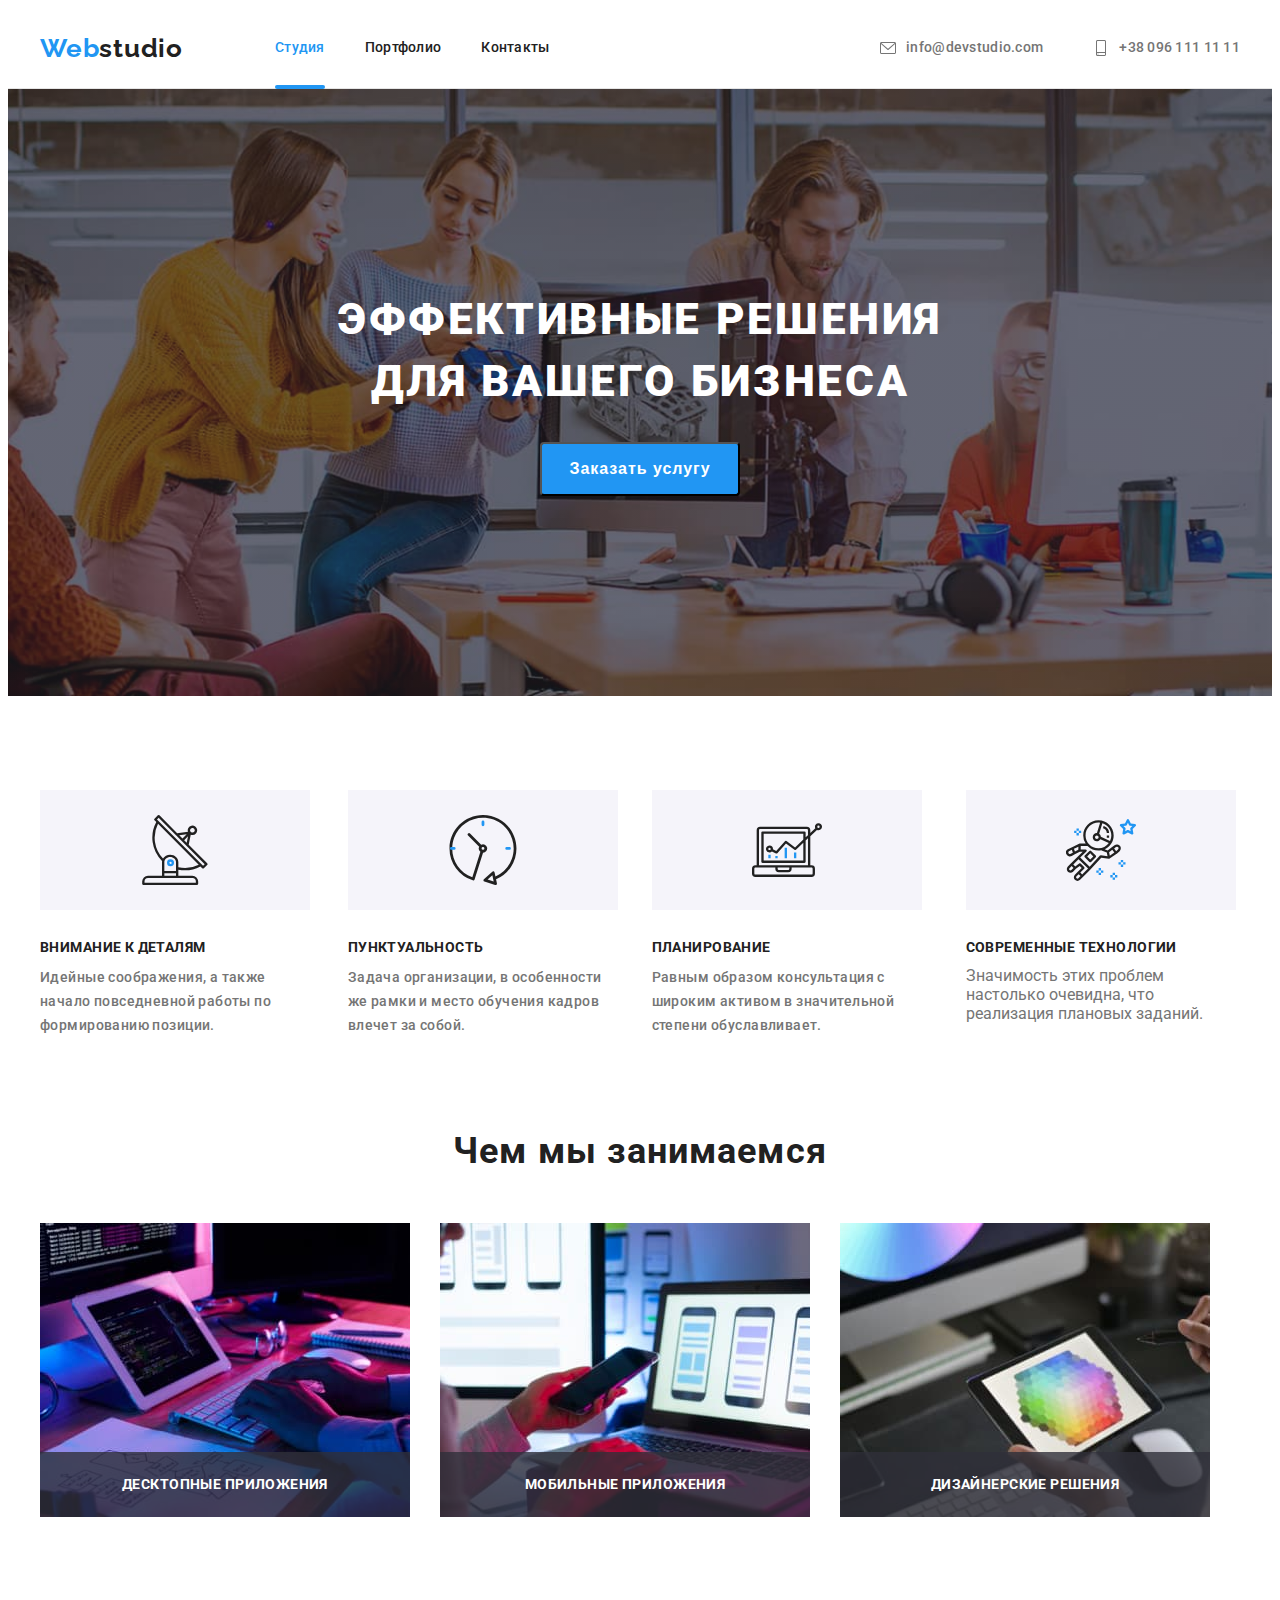
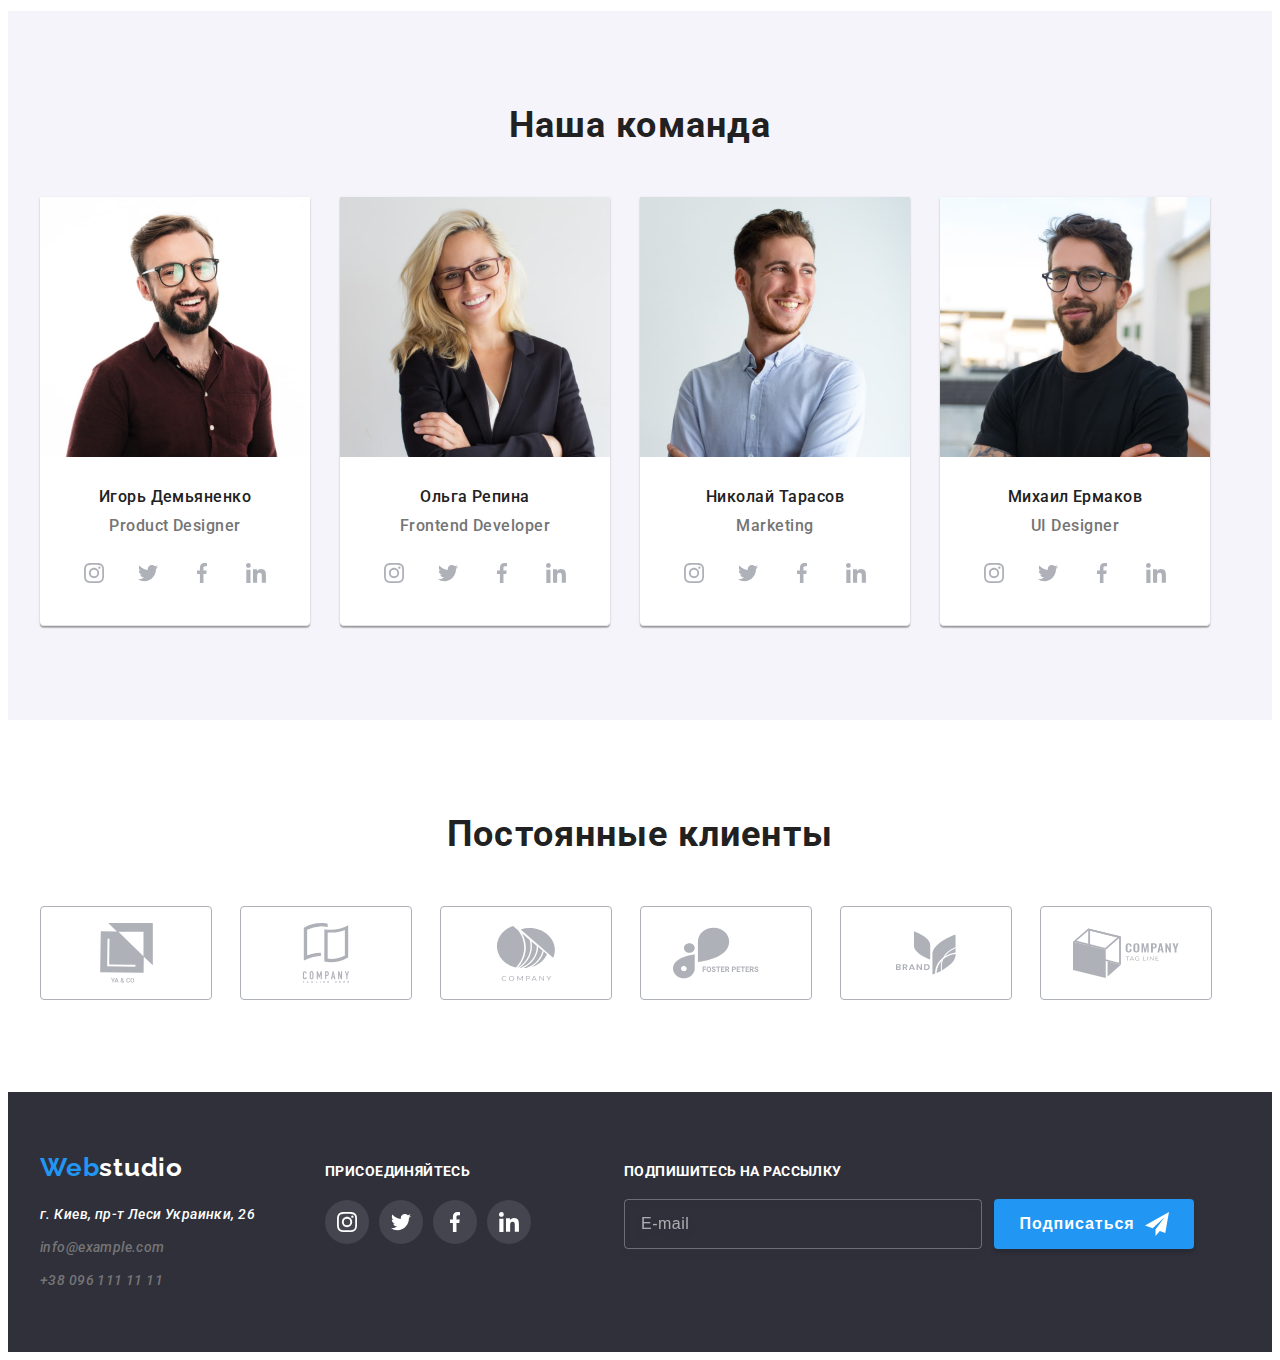
==== commit a353b37c: "fixed homework-7" ====
--- a/index.html
+++ b/index.html
@@ -26,30 +26,30 @@
     <header class="side">
     <div class="side__container container">
       <nav class="navigation">
-        <a href="" class="navigation__logo link">Web<span class="navigation__logo-web">studio</span> </a>
-        <ul class="navigation__list list">
+        <a href="" class="logo">Web<span class="logo__dark">studio</span> </a>
+        <ul class="navigation__list">
           <li class="navigation__item">
-            <a class="navigation__link link current" href="./index.html">Студия</a>
+            <a class="navigation__link navigation__link__current" href="./index.html">Студия</a>
           </li>
           <li class="navigation__item">
-            <a class="navigation__link link" href="./portfolio.html">Портфолио</a>
+            <a class="navigation__link" href="./portfolio.html">Портфолио</a>
           </li>
           <li class="navigation__item">
-            <a class="navigation__link link" href="">Контакты</a>
+            <a class="navigation__link" href="">Контакты</a>
           </li>
         </ul>
       </nav>
-      <ul class="contact list">
+      <ul class="contact">
         <li class="contact__item">
-          <a class="contact__link link" href="mailto:info@devstudio.com">
-            <svg class="contact__link-logo" width='16px' height= "16px">
+          <a class="contact__link" href="mailto:info@devstudio.com">
+            <svg class="contact__icon" width='16px' height= "16px">
               <use href="./img/icons.svg#icon-envelope "></use>
             </svg> 
             info@devstudio.com</a>
         </li>
         <li class="contact__item">
-          <a class="contact__link link" href="tel:+380961111111">
-            <svg class="contact__link-logo" width='16px' height="16px">
+          <a class="contact__link" href="tel:+380961111111">
+            <svg class="contact__icon" width='16px' height="16px">
               <use href="./img/icons.svg#icon-smartphone "></use>
             </svg>
             +38 096 111 11 11</a>
@@ -62,7 +62,7 @@
       <section class="section-hero">
         <div class= "container">
           <h1 class="section-hero__title">Эффективные решения <br> для вашего бизнеса</h1>
-          <button class="hero-button" type="button" data-modal-open><span class="hero-button__text" >Заказать услугу</span></button>
+          <button class="section-hero__button" type="button" data-modal-open><span class="section-hero__button-text" >Заказать услугу</span></button>
         </div>
        </section>
               <section class="section">
@@ -70,7 +70,7 @@
           <!--In future will be hiiden, dont forget-->
           <h2 class="visually-hidden">Особености</h2>
           <!--list of specifications-->
-          <ul class="features-list list">
+          <ul class="features-list">
             <li class="features-list__item">
               <div class="features-list__conteiner">
                 <svg class="features-list__icon" width='70px' height='70px'>
@@ -122,10 +122,10 @@
         
       </section>
       <!-- What We do-->
-      <section class="section section-work" id="studio">
+      <section class="section section__no-padding-top">
         <div class="container">
-          <h2 class="section-work__title">Чем мы занимаемся</h2>
-          <ul class="work-list list">
+          <h2 class="section__title">Чем мы занимаемся</h2>
+          <ul class="work-list">
             <li class="work-list__item">
               <div class="work-list__container">
                 <a href=""> <img src="./img/box1.jpg" alt="box 1" width="370" /></a>
@@ -150,42 +150,42 @@
         </div>
       </section>
       <!--Our team-->
-      <section class="section team">
+      <section class="section section__other-background">
         <div class="container"> 
-          <h2 class="team__title">Наша команда</h2>
-          <ul class="team__list list">
+          <h2 class="section__title">Наша команда</h2>
+          <ul class="team">
             <li class="team__item">
               <img src="./img/img1.jpg" alt="Игорь Демьяненко" width="270" />
               <div class="team__container"> 
-                <h3 class="team__name">Игорь Демьяненко</h3>
-                <p class="team__profession">Product Designer</p>
-
-                <ul class="team-list-links list">
-
-                  <li class="team-list-links__item">
-                    <a class="team-list-links__link" href="">
-                      <svg class="team-list-links__icon">
+                <h3 class="team__title">Игорь Демьяненко</h3>
+                <p class="team__text">Product Designer</p>
+
+                <ul class="socials">
+
+                  <li class="socials__item">
+                    <a class="socials__link" href="">
+                      <svg class="socials__icon">
                         <use  href="./img/icons.svg#icon-instagram" width="20px" height="20px"></use>
                       </svg>
                     </a>
                   </li>
-                  <li class="team-list-links__item">
-                    <a class="team-list-links__link" href="">
-                      <svg class="team-list-links__icon">
+                  <li class="socials__item">
+                    <a class="socials__link" href="">
+                      <svg class="socials__icon">
                         <use href="./img/icons.svg#icon-twitter" width="20px" height="20px"></use>
                       </svg>
                     </a>
                   </li>
-                  <li class="team-list-links__item">
-                    <a class="team-list-links__link"  href="">
-                      <svg class="team-list-links__icon">
+                  <li class="socials__item">
+                    <a class="socials__link"  href="">
+                      <svg class="socials__icon">
                         <use href="./img/icons.svg#icon-facebook" width="20px" height="20px"></use>
                       </svg>
                     </a>
                   </li>
-                  <li class="team-list-links__item">
-                    <a class="team-list-links__link" href="">
-                      <svg class="team-list-links__icon">
+                  <li class="socials__item">
+                    <a class="socials__link" href="">
+                      <svg class="socials__icon">
                         <use href="./img/icons.svg#icon-linkedin" width="20px" height="20px"></use>
                       </svg>
                     </a>
@@ -197,33 +197,33 @@
             <li class="team__item">
               <img src="./img/img2.jpg" alt="Ольга Репина" width="270" />
               <div class="team__container">
-                <h3 class="team__name">Ольга Репина</h3>
-                <p class="team__profession">Frontend Developer</p>
-                <ul class="team-list-links list">
-                  <li class="team-list-links__item">
-                    <a class="team-list-links__link" href="">
-                      <svg class="team-list-links__icon">
+                <h3 class="team__title">Ольга Репина</h3>
+                <p class="team__text">Frontend Developer</p>
+                <ul class="socials">
+                  <li class="socials__item">
+                    <a class="socials__link" href="">
+                      <svg class="socials__icon">
                         <use href="./img/icons.svg#icon-instagram" width="20px" height="20px"></use>
                       </svg>
                     </a>
                   </li>
-                  <li class="team-list-links__item">
-                    <a class="team-list-links__link" href="">
-                      <svg class="team-list-links__icon">
+                  <li class="socials__item">
+                    <a class="socials__link" href="">
+                      <svg class="socials__icon">
                         <use href="./img/icons.svg#icon-twitter" width="20px" height="20px"></use>
                       </svg>
                     </a>
                   </li>
-                  <li class="team-list-links__item">
-                    <a class="team-list-links__link" href="">
-                      <svg class="team-list-links__icon">
+                  <li class="socials__item">
+                    <a class="socials__link" href="">
+                      <svg class="socials__icon">
                         <use href="./img/icons.svg#icon-facebook" width="20px" height="20px"></use>
                       </svg>
                     </a>
                   </li>
-                  <li class="team-list-links__item">
-                    <a class="team-list-links__link" href="">
-                      <svg class="team-list-links__icon">
+                  <li class="socials__item">
+                    <a class="socials__link" href="">
+                      <svg class="socials__icon">
                         <use href="./img/icons.svg#icon-linkedin" width="20px" height="20px"></use>
                       </svg>
                     </a>
@@ -235,33 +235,33 @@
             <li class="team__item">
               <img src="./img/img3.jpg" alt="Николай Тарасов" width="270" />
               <div class="team__container">
-                <h3 class="team__name">Николай Тарасов</h3>
-                <p class="team__profession">Marketing</p>
-                <ul class="team-list-links list">
-                  <li class="team-list-links__item">
-                    <a class="team-listlinks__link" href="">
-                      <svg class="team-list-links__icon">
+                <h3 class="team__title">Николай Тарасов</h3>
+                <p class="team__text">Marketing</p>
+                <ul class="socials ">
+                  <li class="socials__item">
+                    <a class="socials__link" href="">
+                      <svg class="socials__icon">
                         <use  href="./img/icons.svg#icon-instagram" width="20px" height="20px"></use>
                       </svg>
                     </a>
                   </li>
-                  <li class="team-list-links__item">
-                    <a class="team-list-links__link" href="">
-                      <svg class="team-list-links__icon">
+                  <li class="socials__item">
+                    <a class="socials__link" href="">
+                      <svg class="socials__icon">
                         <use  href="./img/icons.svg#icon-twitter" width="20px" height="20px"></use>
                       </svg>
                     </a>
                   </li>
-                  <li class="team-list-links__item">
-                    <a class="team-list-links__link" href="">
-                      <svg class="team-list-links__icon">
+                  <li class="socials__item">
+                    <a class="socials__link" href="">
+                      <svg class="socials__icon">
                         <use href="./img/icons.svg#icon-facebook" width="20px" height="20px"></use>
                       </svg>
                     </a>
                   </li>
-                  <li class="team-list-links__item">
-                    <a class="team-list-links__link" href="">
-                      <svg class="team-list-links__icon">
+                  <li class="socials__item">
+                    <a class="socials__link" href="">
+                      <svg class="socials__icon">
                         <use href="./img/icons.svg#icon-linkedin" width="20px" height="20px"></use>
                       </svg>
                     </a>
@@ -275,33 +275,33 @@
             <li class="team__item">
               <img src="./img/img4.jpg" alt="Михаил Ермаков" width="270" />
               <div class="team__container">
-                <h3 class="team__name">Михаил Ермаков</h3>
-                <p class="team__profession">UI Designer</p>
-                <ul class="team-list-links list">
-                  <li class="team-list-links__item">
-                    <a class="team-list-links__link" href="">
-                      <svg class="team-list-links__icon">
+                <h3 class="team__title">Михаил Ермаков</h3>
+                <p class="team__text">UI Designer</p>
+                <ul class="socials">
+                  <li class="socials__item">
+                    <a class="socials__link" href="">
+                      <svg class="socials__icon">
                         <use  href="./img/icons.svg#icon-instagram" width="20px" height="20px"></use>
                       </svg>
                     </a>
                   </li>
-                  <li class="team-list-links__item">
-                    <a class="team-list-links__link" href="">
-                      <svg class="team-list-links__icon">
+                  <li class="socials__item">
+                    <a class="socials__link" href="">
+                      <svg class="socials__icon">
                         <use href="./img/icons.svg#icon-twitter" width="20px" height="20px"></use>
                       </svg>
                     </a>
                   </li>
-                  <li class="team-list-links__item">
-                    <a class="team-list-links__link" href="">
-                      <svg class="team-list-links__icon">
+                  <li class="socials__item">
+                    <a class="socials__link" href="">
+                      <svg class="socials__icon">
                         <use href="./img/icons.svg#icon-facebook" width="20px" height="20px"></use>
                       </svg>
                     </a>
                   </li>
-                  <li class="team-list-links__item">
-                    <a class="team-list-links__link" href="">
-                      <svg class="team-list-links__icon">
+                  <li class="socials__item">
+                    <a class="socials__link" href="">
+                      <svg class="socials__icon">
                         <use href="./img/icons.svg#icon-linkedin" width="20px" height="20px"></use>
                       </svg>
                     </a>
@@ -316,8 +316,8 @@
 <!-- Our client ----------------------------->
       <section class="section">
         <div class="container">
-          <h2 class="team__title">Постоянные клиенты</h2>
-          <ul class="client-list list">
+          <h2 class="section__title">Постоянные клиенты</h2>
+          <ul class="client-list">
             <li class="client-list__item">
               <a  class="client-list__link" href="">
                 <svg  class="client-list__icon" width="106px" height="60px">
@@ -370,19 +370,19 @@
     <footer class="footer">
       <div class="container footer__container">
         <div>
-          <a href="" class="navigation__logo link">Web<span class="footer__logo-web">studio</span> </a>
+          <a href="" class="logo">Web<span class="logo__white">studio</span> </a>
           <address class="footer-address">
-            <ul class="list link">
+            <ul>
               <!--google maps link-->
               <li class="footer-address__item">
-                <a class="footer-address__item-street link" href="https://goo.gl/maps/h4qXjKyGgM7u1eXD7" target="_blank">г. Киев, пр-т
+                <a class="footer-address__item-street" href="https://goo.gl/maps/h4qXjKyGgM7u1eXD7" target="_blank">г. Киев, пр-т
                   Леси Украинки, 26</a>
               </li>
               <li class="footer-address__item">
-                <a class="footer-address__contact link" href="mailto:info@example.com">info@example.com</a>
+                <a class="footer-address__contact" href="mailto:info@example.com">info@example.com</a>
               </li>
               <li class="footer-address__item">
-                <a class="footer-address__contact link" href="tel:+380961111111">+38 096 111 11 11</a>
+                <a class="footer-address__contact" href="tel:+380961111111">+38 096 111 11 11</a>
               </li>
             </ul>
           </address>
@@ -390,7 +390,7 @@
          
         <div class="footer-link">
           <p class="footer-link__text">Присоединяйтесь</p>
-          <ul class="footer-link__list list">
+          <ul class="footer-link__list">
             <li class="footer-link__item">
               <a class="footer-link__link" href="">
                 <svg class="footer-link__icon">
--- a/css/main.min.css
+++ b/css/main.min.css
@@ -1,2 +1,2 @@
-:root{--main-title-color: #212121;--first-button-color: #ffffff;--second-text-color: #757575;--third-text-color: rgba(255, 255, 255, 0.6);--accent-color: #2196f3}p,h1,h2,h3,h4,h5,h6{margin:0px}ul{margin:0px;padding:0px}img{min-width:100%;height:auto;display:block}body{font-family:Roboto, sans-serif;color:var(--second-text-color);background-color:var(--first-button-color)}.list{list-style:none}.link{text-decoration:none}.container{width:1200px;padding:0 15px;margin:0 auto}.section{padding:94px 0}.visually-hidden{position:absolute;white-space:nowrap;width:1px;height:1px;overflow:hidden;border:0;padding:0;clip:rect(0 0 0 0);clip-path:inset(50%);margin:-1px}.side{border-bottom:1px #e5e5e5 solid}.side__container{display:flex;align-items:center}.navigation{display:flex;align-items:center}.navigation__logo{font-family:Raleway;font-size:26px;line-height:1.19;letter-spacing:.03em;font-weight:700;color:var(--accent-color)}.navigation__logo-web{color:var(--main-title-color)}.navigation__list{display:flex;margin-left:92px}.navigation__item+.navigation__item{margin-left:40px}.navigation__link{display:block;padding-top:32px;padding-bottom:32px;font-size:14px;line-height:1.14;letter-spacing:.02em;font-weight:500;color:var(--main-title-color);transition:color 250ms cubic-bezier(0.4, 0, 0.2, 1);position:relative}.navigation__link:hover,.navigation__link:focus{color:var(--accent-color)}.current{color:var(--accent-color)}.current::after{content:'';width:100%;height:4px;background-color:var(--accent-color);position:absolute;left:0;bottom:-1px;border-radius:2px}.contact{display:flex;margin-left:auto}.contact .contact__item+.contact__item{margin-left:50px}.contact__link{display:flex;align-items:center;font-size:14px;line-height:1.14;letter-spacing:.02em;font-weight:500;color:var(--second-text-color);transition:color 250ms cubic-bezier(0.4, 0, 0.2, 1)}.contact__link:hover,.contact__link:focus{color:var(--accent-color)}.contact__link:hover .contact__link-logo,.contact__link:focus .contact__link-logo{fill:var(--accent-color)}.contact__item{display:flex;align-items:center;justify-content:center;align-content:center}.contact__link-logo{margin-right:10px;fill:#757575;transition:fill 250ms cubic-bezier(0.4, 0, 0.2, 1)}.section-hero{padding:200px 0;text-align:center;background-color:#c4c4c4;max-width:1600px;margin-left:auto;margin-right:auto;background-image:linear-gradient(to right, rgba(47,48,58,0.4), rgba(47,48,58,0.4)),url(../img/hero.jpg);background-repeat:no-repeat;background-size:cover;background-position:center}.section-hero__title{font-size:44px;line-height:1.4;letter-spacing:.06em;font-weight:900;text-transform:uppercase;color:var(--first-button-color)}.hero-button{padding:10px 0;margin-top:30px;border-radius:4px;width:200px;align-items:center;color:var(--first-button-color);background:var(--accent-color);transition:color 250ms cubic-bezier(0.4, 0, 0.2, 1),background-color 250ms cubic-bezier(0.4, 0, 0.2, 1),box-shadow 250ms cubic-bezier(0.4, 0, 0.2, 1)}.hero-button:focus,.hero-button:hover{cursor:pointer;color:var(--first-button-color);background-color:var(--accent-color);box-shadow:0px 4px 4px rgba(0,0,0,0.15)}.hero-button__text{font-family:inherit;font-size:16px;line-height:1.87;letter-spacing:.06em;font-weight:700}.features-list{display:flex}.features-list__conteiner{display:flex;align-items:center;justify-content:center;background-color:#f5f4fa;width:270px;height:120px}.features-list__item+.features-list__item{margin-left:30px}.features-list__title{margin-top:30px;margin-bottom:10px;font-size:14px;line-height:1.14;letter-spacing:.03em;font-weight:700;text-transform:uppercase;color:var(--main-title-color)}.features-list__text{font-size:14px;line-height:1.7;letter-spacing:.03em;font-weight:500;color:var(--second-text-color)}.section-work{padding-top:0px}.section-work__title{margin-bottom:50px;font-size:36px;line-height:1.16;letter-spacing:.03em;font-weight:700;text-align:center;color:var(--main-title-color)}.work-list{display:flex}.work-list__item+.work-list__item{margin-left:30px}.work-list__container{position:relative}.work-list__text{display:flex;align-items:center;justify-content:center;font-size:14px;line-height:1.14;letter-spacing:.03em;font-weight:700;text-align:center;text-transform:uppercase;width:100%;height:22%;color:var(--first-button-color);background:rgba(47,48,58,0.8);position:absolute;bottom:0}.team{background-color:#f5f4fa}.team__title{margin-bottom:50px;font-size:36px;line-height:1.16;letter-spacing:.03em;font-weight:700;text-align:center;color:var(--main-title-color)}.team__list{display:flex}.team__item{background-color:#fff;border-bottom:1px #e5e5e5 solid;box-shadow:0px 1px 3px rgba(0,0,0,0.12),0px 1px 1px rgba(0,0,0,0.14),0px 2px 1px rgba(0,0,0,0.2);border-radius:0px 0px 4px 4px}.team__item+.team__item{margin-left:30px}.team__name{margin-bottom:10px;font-size:16px;line-height:1.19;letter-spacing:.03em;font-weight:500;text-align:center;color:var(--main-title-color)}.team__profession{margin-bottom:16px;font-size:16px;line-height:1.19;letter-spacing:.03em;font-weight:500;text-align:center;color:var(--second-text-color)}.team__container{padding-top:30px;padding-bottom:30px}.team-list-links{display:flex;align-items:center;justify-content:center}.team-list-links__item{width:44px;height:44px}.team-list-links__item+.team-list-links__item{margin-left:10px}.team-list-links__link{width:100%;height:100%;border-radius:50%;display:flex;align-items:center;justify-content:center;transition:background-color 250ms cubic-bezier(0.4, 0, 0.2, 1)}.team-list-links__link:hover,.team-list-links__link:focus{background-color:#2196f3}.team-list-links__link:hover .team-list-links__icon,.team-list-links__link:focus .team-list-links__icon{fill:var(--first-button-color)}.team-list-links__icon{fill:#afb1b8;height:20px;width:20px;transition:fill 250ms cubic-bezier(0.4, 0, 0.2, 1)}.client-list{display:flex}.client-list__item{width:170px;height:92px}.client-list__link{width:100%;height:100%;display:flex;align-items:center;justify-content:center;border:1px solid #afb1b8;border-radius:4px;transition:fill 250ms linear,border-color 250ms cubic-bezier(0.4, 0, 0.2, 1)}.client-list__link:hover,.client-list__link:focus{fill:var(--accent-color);border-color:var(--accent-color)}.client-list__link:hover .client-list__icon,.client-list__link:focus .client-list__icon{fill:var(--accent-color)}.client-list__icon{fill:#afb1b8;transition:fill 250ms cubic-bezier(0.4, 0, 0.2, 1)}.client-list__item+.client-list__item{margin-left:30px}.footer{padding:60px 0;background:#2f303a}.footer__container{display:flex;align-items:baseline}.footer-address{margin-top:20px}.footer-address__item+.footer-address__item{margin-top:9px}.footer-address__item-street{font-size:14px;line-height:1.71;letter-spacing:.03em;font-weight:500;color:var(--first-button-color);transition:color 250ms cubic-bezier(0.4, 0, 0.2, 1)}.footer-address__item-street:hover,.footer-address__item-street:focus{color:var(--accent-color)}.footer-address__contact{font-size:14px;line-height:1.71;letter-spacing:.03em;font-weight:500;color:var(--second-text-color);transition:color 250ms cubic-bezier(0.4, 0, 0.2, 1)}.footer-address__contact:hover,.footer-address__contact:focus{color:var(--accent-color)}.footer__logo-web{font-family:Raleway;font-size:26px;line-height:1.19;letter-spacing:.03em;font-weight:700;color:var(--first-button-color)}.footer-link{margin-left:70px}.footer-link__list{display:flex;align-items:center;justify-content:center}.footer-link__text{margin-bottom:20px;font-size:14px;line-height:1.14;letter-spacing:.03em;font-weight:700;text-transform:uppercase;color:var(--first-button-color)}.footer-link__item{width:44px;height:44px}.footer-link__item+.footer-link__item{margin-left:10px}.footer-link__icon{fill:#fff;height:20px;width:20px;transition:fill 250ms cubic-bezier(0.4, 0, 0.2, 1)}.footer-form__field{display:flex}.button-email{width:200px;height:50px;margin-left:12px;font-size:16px;line-height:1.87;letter-spacing:.06em;font-weight:700;display:flex;align-items:center;justify-content:center;text-align:center;color:#ffffff;background-color:var(--accent-color);box-shadow:0px 4px 4px rgba(0,0,0,0.15);border-radius:4px;border-color:transparent}.button-email:focus,.button-email:hover{cursor:pointer}.footer-link__link{width:100%;height:100%;border-radius:50%;display:flex;align-items:center;justify-content:center;background-color:#44454e;transition:background-color 250ms cubic-bezier(0.4, 0, 0.2, 1)}.footer-link__link:hover,.footer-link__link:focus{background-color:#2196f3}.footer-link__link:hover .footer-link__icon,.footer-link__link:focus .footer-link__icon{fill:var(--first-button-color)}.footer-form{margin-left:93px}.footer-form__title{font-size:14px;line-height:1.16;letter-spacing:.03em;font-weight:700;text-transform:uppercase;color:var(--first-button-color);margin-bottom:20px}.footer-form__input-email{padding-left:16px;padding-top:15px;padding-bottom:15px;width:358px;height:50px;background-color:transparent;resize:none;outline:none;font-size:16px;line-height:1.25;letter-spacing:.03em;font-weight:500;color:rgba(255,255,255,0.6);border:1px solid rgba(255,255,255,0.3);box-sizing:border-box;filter:drop-shadow(0px 4px 4px rgba(0,0,0,0.15));border-radius:4px}.footer-form__input-email::placeholder{font-size:16px;line-height:1.25;letter-spacing:.03em;font-weight:500;color:rgba(255,255,255,0.6)}.button-email__icon-send{fill:var(--first-button-color);margin-left:10px}.filter{margin-bottom:50px;display:flex;justify-content:center}.filter__item+.filter__item{margin-left:6px}.filter-button{padding:6px 22px;font-family:inherit;font-style:normal;font-size:16px;line-height:1.62;letter-spacing:.03em;font-weight:500;text-align:center;color:var(--main-title-color);border-radius:4px;border-style:hidden;transition:color 250ms cubic-bezier(0.4, 0, 0.2, 1),background-color 250ms cubic-bezier(0.4, 0, 0.2, 1),box-shadow 250ms cubic-bezier(0.4, 0, 0.2, 1)}.filter-button:hover,.filter-button:focus{cursor:pointer;color:var(--first-button-color);background-color:var(--accent-color);box-shadow:0px 3px 1px rgba(0,0,0,0.1),0px 1px 2px rgba(0,0,0,0.08),0px 2px 2px rgba(0,0,0,0.12)}.projects{display:flex;flex-wrap:wrap}.projects__item{width:370px;margin-right:30px;margin-bottom:30px}.projects__item-container{position:relative;overflow:hidden}.projects__item:nth-child(3n){margin-right:0px}.projects__item:nth-last-child(-n+3){margin-bottom:0px}.projects__item-name{font-size:18px;line-height:2;letter-spacing:.06em;font-weight:700;color:var(--main-title-color)}.projects__item-text{font-size:16px;line-height:1.87;letter-spacing:.03em;font-weight:500;color:var(--second-text-color)}.projects__container{padding:20px 24px 24px 20px;border:1px solid #eeeeee;border-top:hidden}.projects__image-container{display:block;transition:box-shadow 250ms cubic-bezier(0.4, 0, 0.2, 1)}.projects__image-container:hover,.projects__image-container:focus{box-shadow:0px 1px 1px rgba(0,0,0,0.12),0px 4px 4px rgba(0,0,0,0.06),1px 4px 6px rgba(0,0,0,0.16)}.projects__image-container:hover .projects__text-top,.projects__image-container:focus .projects__text-top{transform:translateY(0%)}.projects__text-top{font-size:18px;line-height:1.56;letter-spacing:.03em;font-weight:500;color:var(--first-button-color);background-color:rgba(33,150,243,0.9);width:100%;height:100%;padding:63px 24px;position:absolute;top:0;left:0;transform:translateY(101%);transition:transform 250ms cubic-bezier(0.4, 0, 0.2, 1);overflow:auto}.backdrop{width:100vw;height:100vh;background-color:rgba(0,0,0,0.2);position:fixed;top:0;left:0;transition:opacity 400ms, visibility 400ms}.backdrop.is-hidden .modal{transform:scale(1.5) rotate(180deg)}.modal{width:528px;min-height:581px;background-color:var(--first-button-color);border-radius:4px;position:absolute;top:50%;left:50%;transform:scale(1) translate(-50%, -50%) rotate(0deg);transition:transform 400ms;padding:40px 40px}.close-button{position:absolute;top:10px;right:10px;width:30px;height:30px;background:transparent;border:1px solid rgba(0,0,0,0.1);border-radius:50%;display:flex;align-items:center;justify-content:center;cursor:pointer}.close-button:focus,.close-button:hover .close-button__icon{fill:var(--accent-color)}.close-button__icon{transition:fill 250ms cubic-bezier(0.4, 0, 0.2, 1)}.is-hidden{visibility:hidden;opacity:0;pointer-events:none}.modal__title{margin-bottom:12px;font-size:20px;line-height:1.15;letter-spacing:.03em;font-weight:700;color:#212121}.modal__form-field{margin-bottom:10px}.modal__form-checkbox{margin-bottom:30px}.modal__form-textarea{margin-bottom:20px}.modal__input-wrap{position:relative}.modal__input{width:100%;height:40px;padding-left:45px;border:1px solid rgba(33,33,33,0.2);box-sizing:border-box;border-radius:4px;background-color:transparent;font-size:12px;line-height:1.2px;letter-spacing:.01em;font-weight:500;outline:none;color:#757575;transition:border-color 250ms cubic-bezier(0.4, 0, 0.2, 1)}.modal__input:focus{border-color:#2196f3}.modal__input:focus+.modal__icon-input{fill:#2196f3}.modal__icon-input{fill:#212121;position:absolute;top:50%;left:15px;transform:translateY(-50%);transition:fill 250ms cubic-bezier(0.4, 0, 0.2, 1)}.modal-button{display:block;margin-left:auto;margin-right:auto;justify-content:center;width:200px;height:50px;font-size:16px;line-height:1.87;letter-spacing:.06em;font-weight:700;color:#ffffff;background-color:var(--accent-color);background:#2196f3;box-shadow:0px 4px 4px rgba(0,0,0,0.15);border-radius:4px;border:transparent}.modal-button:focus,.modal-button:hover{cursor:pointer}.modal__input-text{margin-bottom:4px;display:block;font-size:12px;line-height:1.16;letter-spacing:.01em;font-weight:500;color:#757575}.modal__input-comment{display:block;padding:12px 16px;width:100%;height:120px;border:1px solid rgba(33,33,33,0.2);box-sizing:border-box;border-radius:4px;resize:none}.modal__input-comment::placeholder{font-size:12px;line-height:1.16;letter-spacing:.01em;font-weight:500;color:rgba(117,117,117,0.5)}.modal__input-comment:focus{outline:none;border-color:var(--accent-color)}.modal__contract{margin-top:20px;margin-bottom:30px;text-align:center}.modal__label-contract{display:flex;align-items:center;justify-content:center;font-size:14px;line-height:1.71;letter-spacing:.03em;font-weight:500;color:#757575;cursor:pointer}.modal__label-contract span{margin-right:5px;width:16px;height:15px;border:2px solid #000;border-radius:2px;display:flex;align-items:center;justify-content:center;transition:background-color 250ms cubic-bezier(0.4, 0, 0.2, 1)}.modal__icon-check{fill:var(--first-button-color)}.modal__contract-button:checked+.modal__label-contract span{background-color:var(--accent-color);border:none}.modal__contract-text{color:var(--accent-color);margin-left:5px}
+:root{--main-title-color: #212121;--first-button-color: #ffffff;--second-text-color: #757575;--third-text-color: rgba(255, 255, 255, 0.6);--accent-color: #2196f3}p,h1,h2,h3,h4,h5,h6{margin:0px}ul{list-style:none;margin:0px;padding:0px}img{min-width:100%;height:auto;display:block}a{text-decoration:none}body{font-family:Roboto, sans-serif;color:var(--second-text-color);background-color:var(--first-button-color)}.container{width:1200px;padding:0 15px;margin:0 auto}.section{padding:94px 0}.visually-hidden{position:absolute;white-space:nowrap;width:1px;height:1px;overflow:hidden;border:0;padding:0;clip:rect(0 0 0 0);clip-path:inset(50%);margin:-1px}.side{border-bottom:1px #e5e5e5 solid}.side__container{display:flex;align-items:center}.navigation{display:flex;align-items:center}.logo{font-family:Raleway;font-size:26px;line-height:1.19;letter-spacing:.03em;font-weight:700;color:var(--accent-color)}.logo__dark{color:var(--main-title-color)}.navigation__list{display:flex;margin-left:92px}.navigation__item+.navigation__item{margin-left:40px}.navigation__link{display:block;padding-top:32px;padding-bottom:32px;font-size:14px;line-height:1.14;letter-spacing:.02em;font-weight:500;color:var(--main-title-color);transition:color 250ms cubic-bezier(0.4, 0, 0.2, 1);position:relative}.navigation__link:hover,.navigation__link:focus{color:var(--accent-color)}.navigation__link__current{color:var(--accent-color)}.navigation__link__current::after{content:'';width:100%;height:4px;background-color:var(--accent-color);position:absolute;left:0;bottom:-1px;border-radius:2px}.contact{display:flex;margin-left:auto}.contact .contact__item+.contact__item{margin-left:50px}.contact__link{display:flex;align-items:center;font-size:14px;line-height:1.14;letter-spacing:.02em;font-weight:500;color:var(--second-text-color);transition:color 250ms cubic-bezier(0.4, 0, 0.2, 1)}.contact__link:hover,.contact__link:focus{color:var(--accent-color)}.contact__link:hover .contact__icon,.contact__link:focus .contact__icon{fill:var(--accent-color)}.contact__item{display:flex;align-items:center;justify-content:center;align-content:center}.contact__icon{margin-right:10px;fill:#757575;transition:fill 250ms cubic-bezier(0.4, 0, 0.2, 1)}.section-hero{padding:200px 0;text-align:center;background-color:#c4c4c4;max-width:1600px;margin-left:auto;margin-right:auto;background-image:linear-gradient(to right, rgba(47,48,58,0.4), rgba(47,48,58,0.4)),url(../img/hero.jpg);background-repeat:no-repeat;background-size:cover;background-position:center}.section-hero__title{font-size:44px;line-height:1.4;letter-spacing:.06em;font-weight:900;text-transform:uppercase;color:var(--first-button-color)}.section-hero__button{padding:10px 0;margin-top:30px;border-radius:4px;width:200px;align-items:center;color:var(--first-button-color);background:var(--accent-color);transition:color 250ms cubic-bezier(0.4, 0, 0.2, 1),background-color 250ms cubic-bezier(0.4, 0, 0.2, 1),box-shadow 250ms cubic-bezier(0.4, 0, 0.2, 1)}.section-hero__button:focus,.section-hero__button:hover{cursor:pointer;color:var(--first-button-color);background-color:var(--accent-color);box-shadow:0px 4px 4px rgba(0,0,0,0.15)}.section-hero__button-text{font-family:inherit;font-size:16px;line-height:1.87;letter-spacing:.06em;font-weight:700}.features-list{display:flex}.features-list__conteiner{display:flex;align-items:center;justify-content:center;background-color:#f5f4fa;width:270px;height:120px}.features-list__item+.features-list__item{margin-left:30px}.features-list__title{margin-top:30px;margin-bottom:10px;font-size:14px;line-height:1.14;letter-spacing:.03em;font-weight:700;text-transform:uppercase;color:var(--main-title-color)}.features-list__text{font-size:14px;line-height:1.7;letter-spacing:.03em;font-weight:500;color:var(--second-text-color)}.section__no-padding-top{padding-top:0px}.section__title{margin-bottom:50px;font-size:36px;line-height:1.16;letter-spacing:.03em;font-weight:700;text-align:center;color:var(--main-title-color)}.work-list{display:flex}.work-list__item+.work-list__item{margin-left:30px}.work-list__container{position:relative}.work-list__text{display:flex;align-items:center;justify-content:center;font-size:14px;line-height:1.14;letter-spacing:.03em;font-weight:700;text-align:center;text-transform:uppercase;width:100%;height:22%;color:var(--first-button-color);background:rgba(47,48,58,0.8);position:absolute;bottom:0}.section__other-background{background-color:#f5f4fa}.team{display:flex}.team__item{background-color:#fff;border-bottom:1px #e5e5e5 solid;box-shadow:0px 1px 3px rgba(0,0,0,0.12),0px 1px 1px rgba(0,0,0,0.14),0px 2px 1px rgba(0,0,0,0.2);border-radius:0px 0px 4px 4px}.team__item+.team__item{margin-left:30px}.team__title{margin-bottom:10px;font-size:16px;line-height:1.19;letter-spacing:.03em;font-weight:500;text-align:center;color:var(--main-title-color)}.team__text{margin-bottom:16px;font-size:16px;line-height:1.19;letter-spacing:.03em;font-weight:500;text-align:center;color:var(--second-text-color)}.team__container{padding-top:30px;padding-bottom:30px}.socials{display:flex;align-items:center;justify-content:center}.socials__item{width:44px;height:44px}.socials__item+.socials__item{margin-left:10px}.socials__link{width:100%;height:100%;border-radius:50%;display:flex;align-items:center;justify-content:center;transition:background-color 250ms cubic-bezier(0.4, 0, 0.2, 1)}.socials__link:hover,.socials__link:focus{background-color:#2196f3}.socials__icon{fill:#afb1b8;height:20px;width:20px;transition:fill 250ms cubic-bezier(0.4, 0, 0.2, 1)}.socials__link:hover .socials__icon,.socials__link:focus .socials__icon{fill:var(--first-button-color)}.client-list{display:flex}.client-list__item{width:170px;height:92px}.client-list__item+.client-list__item{margin-left:30px}.client-list__link{width:100%;height:100%;display:flex;align-items:center;justify-content:center;border:1px solid #afb1b8;border-radius:4px;transition:fill 250ms linear,border-color 250ms cubic-bezier(0.4, 0, 0.2, 1)}.client-list__link:hover,.client-list__link:focus{fill:var(--accent-color);border-color:var(--accent-color)}.client-list__icon{fill:#afb1b8;transition:fill 250ms cubic-bezier(0.4, 0, 0.2, 1)}.client-list__link:hover .client-list__icon,.client-list__link:focus .client-list__icon{fill:var(--accent-color)}.footer{padding:60px 0;background:#2f303a}.footer__container{display:flex;align-items:baseline}.footer-address{margin-top:20px}.footer-address__item+.footer-address__item{margin-top:9px}.footer-address__item-street{font-size:14px;line-height:1.71;letter-spacing:.03em;font-weight:500;color:var(--first-button-color);transition:color 250ms cubic-bezier(0.4, 0, 0.2, 1)}.footer-address__item-street:hover,.footer-address__item-street:focus{color:var(--accent-color)}.footer-address__contact{font-size:14px;line-height:1.71;letter-spacing:.03em;font-weight:500;color:var(--second-text-color);transition:color 250ms cubic-bezier(0.4, 0, 0.2, 1)}.footer-address__contact:hover,.footer-address__contact:focus{color:var(--accent-color)}.logo__white{font-family:Raleway;font-size:26px;line-height:1.19;letter-spacing:.03em;font-weight:700;color:var(--first-button-color)}.footer-link{margin-left:70px}.footer-link__list{display:flex;align-items:center;justify-content:center}.footer-link__text{margin-bottom:20px;font-size:14px;line-height:1.14;letter-spacing:.03em;font-weight:700;text-transform:uppercase;color:var(--first-button-color)}.footer-link__item{width:44px;height:44px}.footer-link__item+.footer-link__item{margin-left:10px}.footer-link__icon{fill:#fff;height:20px;width:20px;transition:fill 250ms cubic-bezier(0.4, 0, 0.2, 1)}.footer-form__field{display:flex}.button-email{width:200px;height:50px;margin-left:12px;font-size:16px;line-height:1.87;letter-spacing:.06em;font-weight:700;display:flex;align-items:center;justify-content:center;text-align:center;color:#ffffff;background-color:var(--accent-color);box-shadow:0px 4px 4px rgba(0,0,0,0.15);border-radius:4px;border-color:transparent}.button-email:focus,.button-email:hover{cursor:pointer}.footer-link__link{width:100%;height:100%;border-radius:50%;display:flex;align-items:center;justify-content:center;background-color:#44454e;transition:background-color 250ms cubic-bezier(0.4, 0, 0.2, 1)}.footer-link__link:hover,.footer-link__link:focus{background-color:#2196f3}.footer-link__link:hover .footer-link__icon,.footer-link__link:focus .footer-link__icon{fill:var(--first-button-color)}.footer-form{margin-left:93px}.footer-form__title{font-size:14px;line-height:1.16;letter-spacing:.03em;font-weight:700;text-transform:uppercase;color:var(--first-button-color);margin-bottom:20px}.footer-form__input-email{padding-left:16px;padding-top:15px;padding-bottom:15px;width:358px;height:50px;background-color:transparent;resize:none;outline:none;font-size:16px;line-height:1.25;letter-spacing:.03em;font-weight:500;color:rgba(255,255,255,0.6);border:1px solid rgba(255,255,255,0.3);box-sizing:border-box;filter:drop-shadow(0px 4px 4px rgba(0,0,0,0.15));border-radius:4px}.footer-form__input-email::placeholder{font-size:16px;line-height:1.25;letter-spacing:.03em;font-weight:500;color:rgba(255,255,255,0.6)}.button-email__icon-send{fill:var(--first-button-color);margin-left:10px}.filter{margin-bottom:50px;display:flex;justify-content:center}.filter__item+.filter__item{margin-left:6px}.filter__button{padding:6px 22px;font-family:inherit;font-style:normal;font-size:16px;line-height:1.62;letter-spacing:.03em;font-weight:500;text-align:center;color:var(--main-title-color);border-radius:4px;border-style:hidden;transition:color 250ms cubic-bezier(0.4, 0, 0.2, 1),background-color 250ms cubic-bezier(0.4, 0, 0.2, 1),box-shadow 250ms cubic-bezier(0.4, 0, 0.2, 1)}.filter__button:hover,.filter__button:focus{cursor:pointer;color:var(--first-button-color);background-color:var(--accent-color);box-shadow:0px 3px 1px rgba(0,0,0,0.1),0px 1px 2px rgba(0,0,0,0.08),0px 2px 2px rgba(0,0,0,0.12)}.projects{display:flex;flex-wrap:wrap}.projects__item{width:370px;margin-right:30px;margin-bottom:30px}.projects__item:nth-child(3n){margin-right:0px}.projects__item:nth-last-child(-n+3){margin-bottom:0px}.projects__container{position:relative;overflow:hidden}.projects__title{font-size:18px;line-height:2;letter-spacing:.06em;font-weight:700;color:var(--main-title-color)}.projects__text{font-size:16px;line-height:1.87;letter-spacing:.03em;font-weight:500;color:var(--second-text-color)}.projects__thumb{padding:20px 24px 24px 20px;border:1px solid #eeeeee;border-top:hidden}.projects__link{display:block;transition:box-shadow 250ms cubic-bezier(0.4, 0, 0.2, 1)}.projects__link:hover,.projects__link:focus{box-shadow:0px 1px 1px rgba(0,0,0,0.12),0px 4px 4px rgba(0,0,0,0.06),1px 4px 6px rgba(0,0,0,0.16)}.projects__overlay{font-size:18px;line-height:1.56;letter-spacing:.03em;font-weight:500;color:var(--first-button-color);background-color:rgba(33,150,243,0.9);width:100%;height:100%;padding:63px 24px;position:absolute;top:0;left:0;transform:translateY(101%);transition:transform 250ms cubic-bezier(0.4, 0, 0.2, 1);overflow:auto}.projects__link:hover .projects__overlay,.projects__link:focus .projects__overlay{transform:translateY(0%)}.backdrop{width:100vw;height:100vh;background-color:rgba(0,0,0,0.2);position:fixed;top:0;left:0;transition:opacity 400ms, visibility 400ms}.backdrop.is-hidden{visibility:hidden;opacity:0;pointer-events:none}.modal{width:528px;min-height:581px;background-color:var(--first-button-color);border-radius:4px;position:absolute;top:50%;left:50%;transform:scale(1) translate(-50%, -50%) rotate(0deg);transition:transform 400ms;padding:40px 40px}.backdrop.is-hidden .modal{transform:scale(1.5) rotate(180deg)}.close-button{position:absolute;top:10px;right:10px;width:30px;height:30px;background:transparent;border:1px solid rgba(0,0,0,0.1);border-radius:50%;display:flex;align-items:center;justify-content:center;cursor:pointer}.close-button:focus,.close-button:hover .close-button__icon{fill:var(--accent-color)}.close-button__icon{transition:fill 250ms cubic-bezier(0.4, 0, 0.2, 1)}.modal__title{margin-bottom:12px;font-size:20px;line-height:1.15;letter-spacing:.03em;font-weight:700;color:#212121}.modal__form-field{margin-bottom:10px}.modal__form-checkbox{margin-bottom:30px}.modal__form-textarea{margin-bottom:20px}.modal__input-wrap{position:relative}.modal__input{width:100%;height:40px;padding-left:45px;border:1px solid rgba(33,33,33,0.2);box-sizing:border-box;border-radius:4px;background-color:transparent;font-size:12px;line-height:1.2px;letter-spacing:.01em;font-weight:500;outline:none;color:#757575;transition:border-color 250ms cubic-bezier(0.4, 0, 0.2, 1)}.modal__input:focus{border-color:#2196f3}.modal__input:focus+.modal__icon-input{fill:#2196f3}.modal__icon-input{fill:#212121;position:absolute;top:50%;left:15px;transform:translateY(-50%);transition:fill 250ms cubic-bezier(0.4, 0, 0.2, 1)}.modal-button{display:block;margin-left:auto;margin-right:auto;justify-content:center;width:200px;height:50px;font-size:16px;line-height:1.87;letter-spacing:.06em;font-weight:700;color:#ffffff;background-color:var(--accent-color);background:#2196f3;box-shadow:0px 4px 4px rgba(0,0,0,0.15);border-radius:4px;border:transparent}.modal-button:focus,.modal-button:hover{cursor:pointer}.modal__input-text{margin-bottom:4px;display:block;font-size:12px;line-height:1.16;letter-spacing:.01em;font-weight:500;color:#757575}.modal__input-comment{display:block;padding:12px 16px;width:100%;height:120px;border:1px solid rgba(33,33,33,0.2);box-sizing:border-box;border-radius:4px;resize:none}.modal__input-comment::placeholder{font-size:12px;line-height:1.16;letter-spacing:.01em;font-weight:500;color:rgba(117,117,117,0.5)}.modal__input-comment:focus{outline:none;border-color:var(--accent-color)}.modal__contract{margin-top:20px;margin-bottom:30px;text-align:center}.modal__label-contract{display:flex;align-items:center;justify-content:center;font-size:14px;line-height:1.71;letter-spacing:.03em;font-weight:500;color:#757575;cursor:pointer}.modal__label-contract span{margin-right:5px;width:16px;height:15px;border:2px solid #000;border-radius:2px;display:flex;align-items:center;justify-content:center;transition:background-color 250ms cubic-bezier(0.4, 0, 0.2, 1)}.modal__icon-check{fill:var(--first-button-color)}.modal__contract-button:checked+.modal__label-contract span{background-color:var(--accent-color);border:none}.modal__contract-text{color:var(--accent-color);margin-left:5px}
 /*# sourceMappingURL=main.min.css.map */